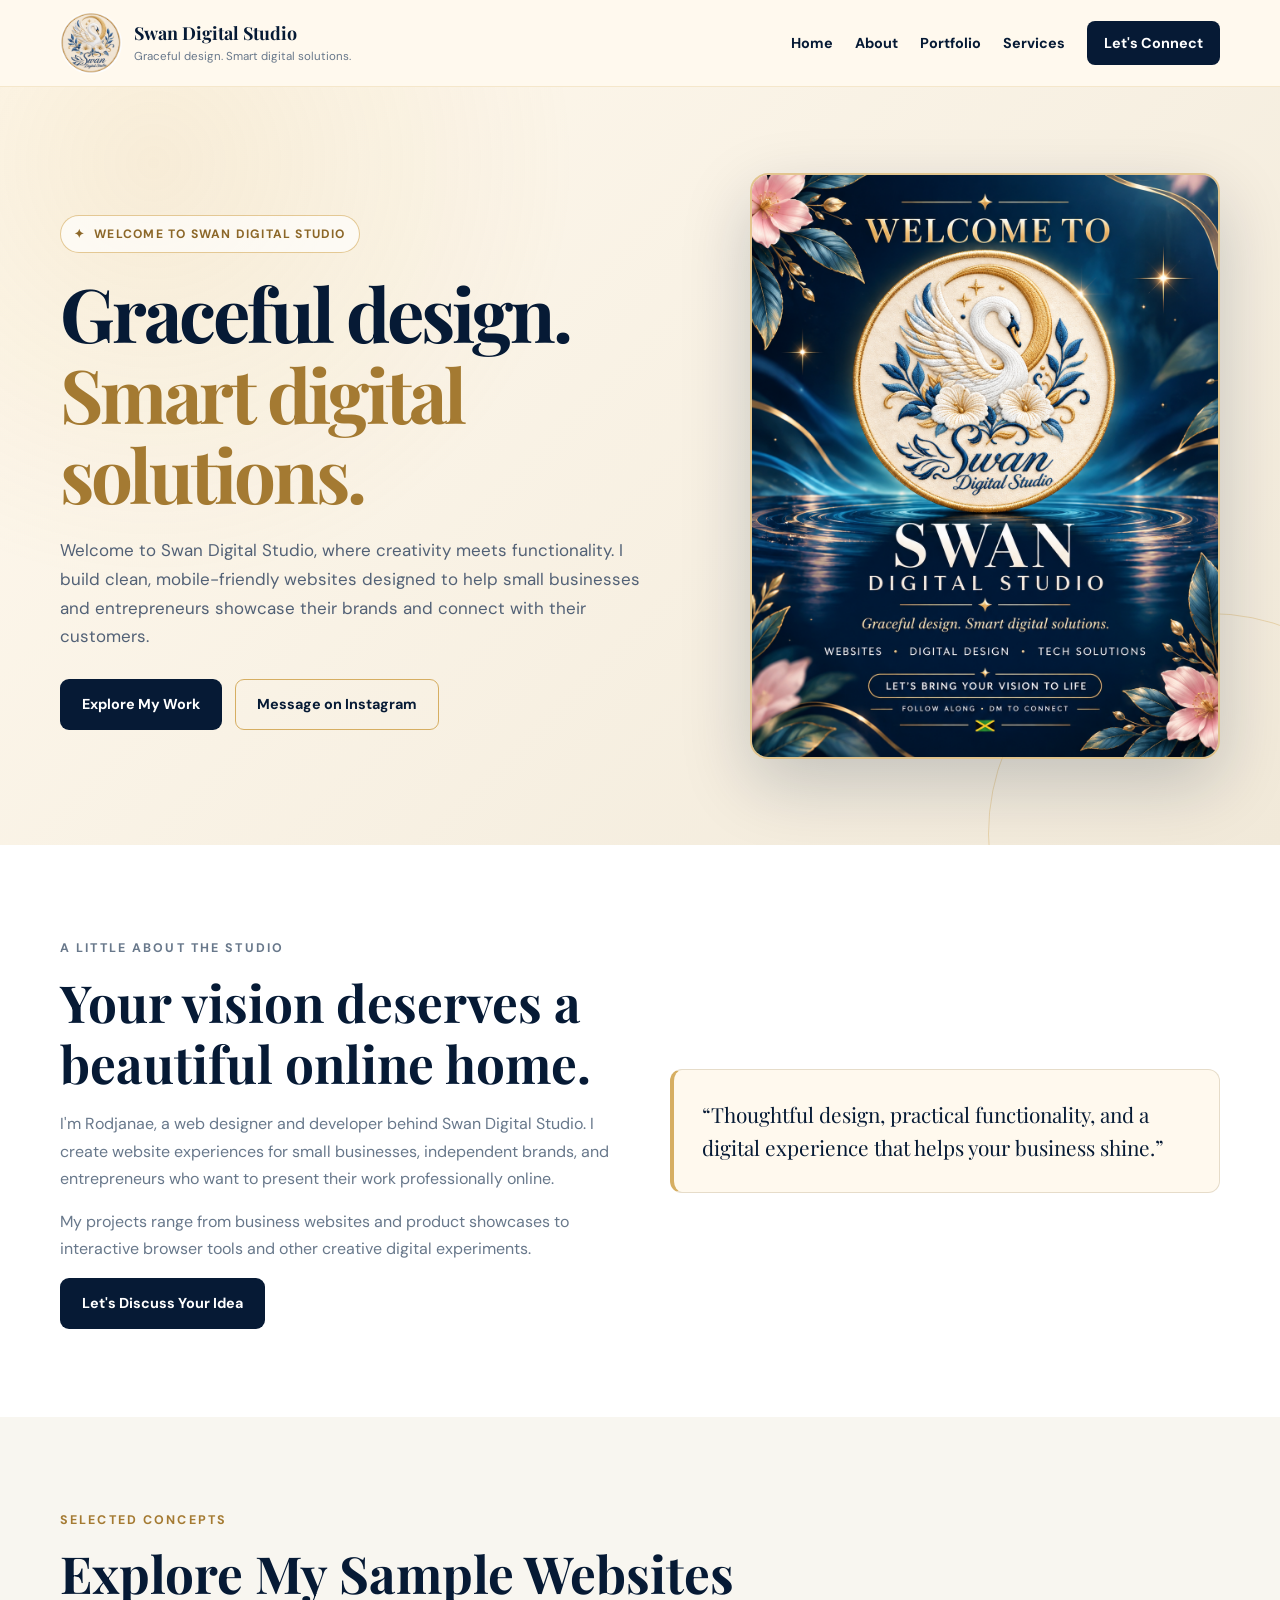
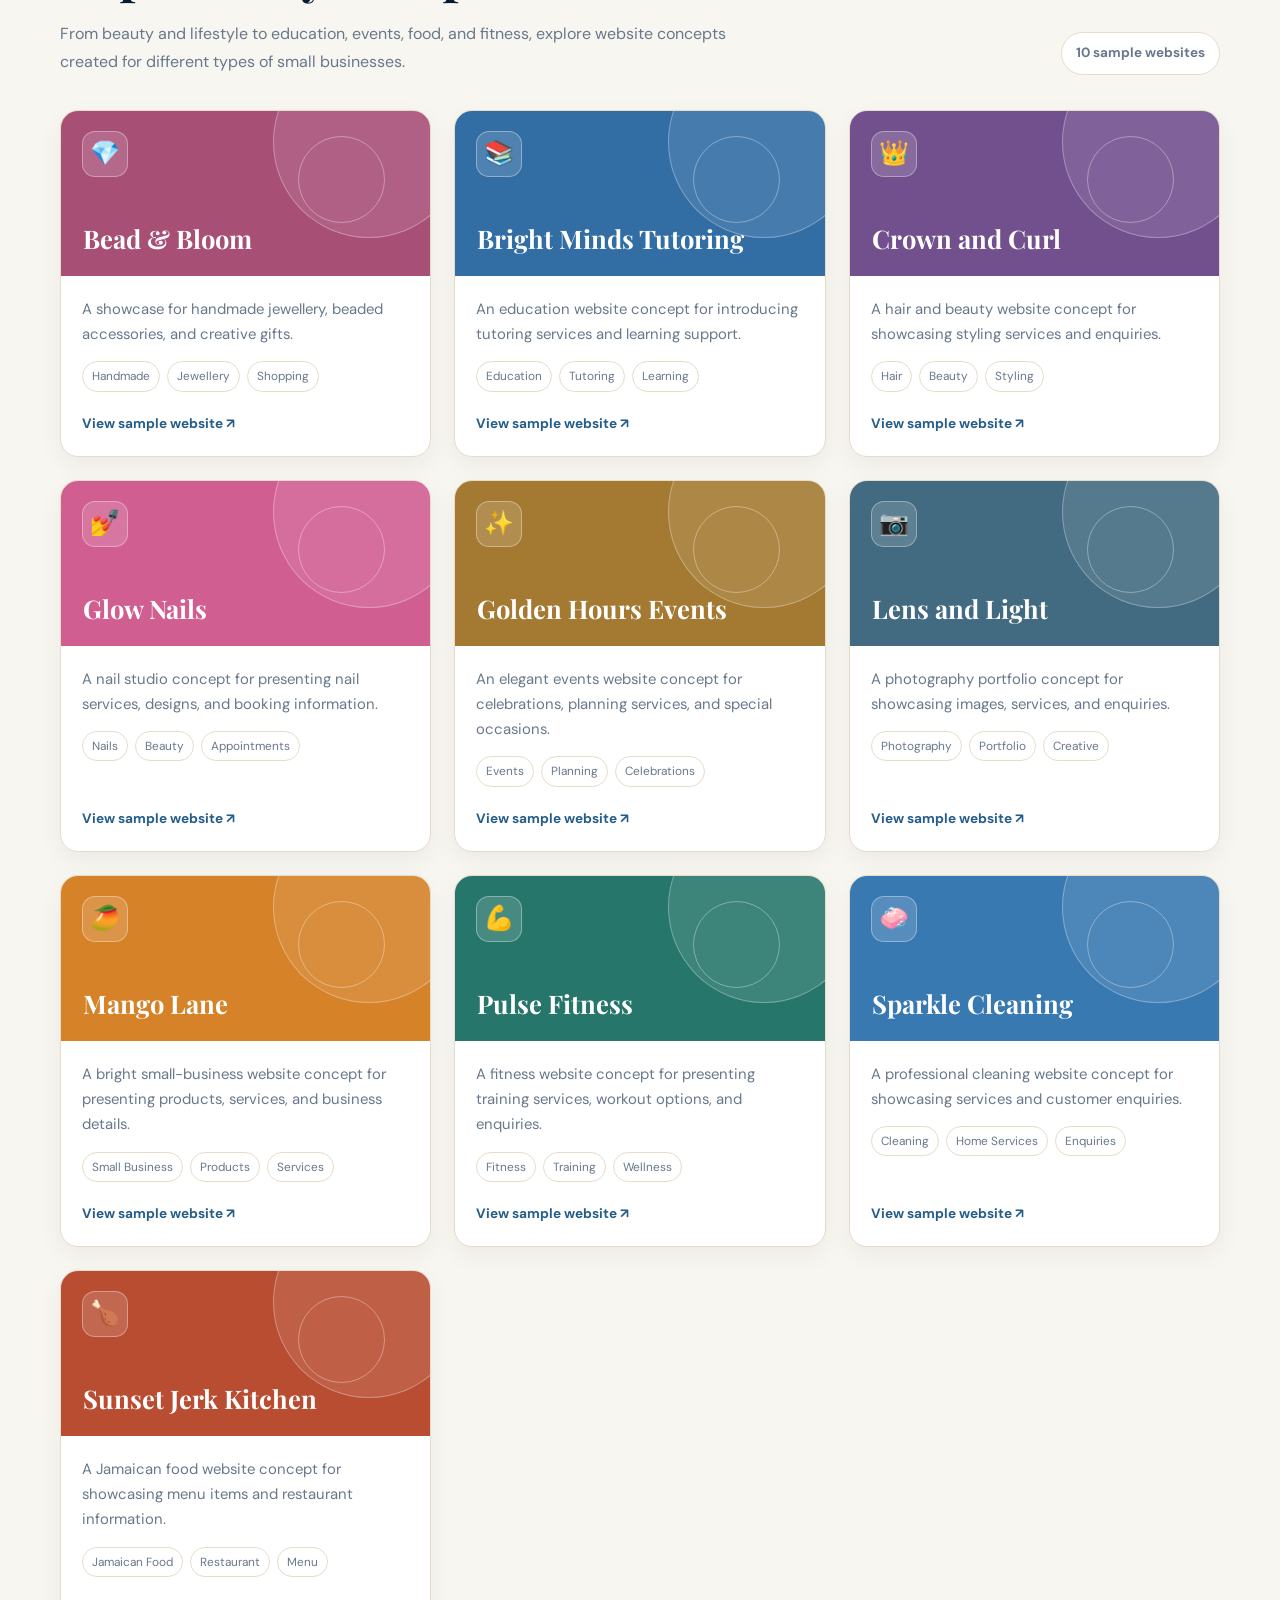
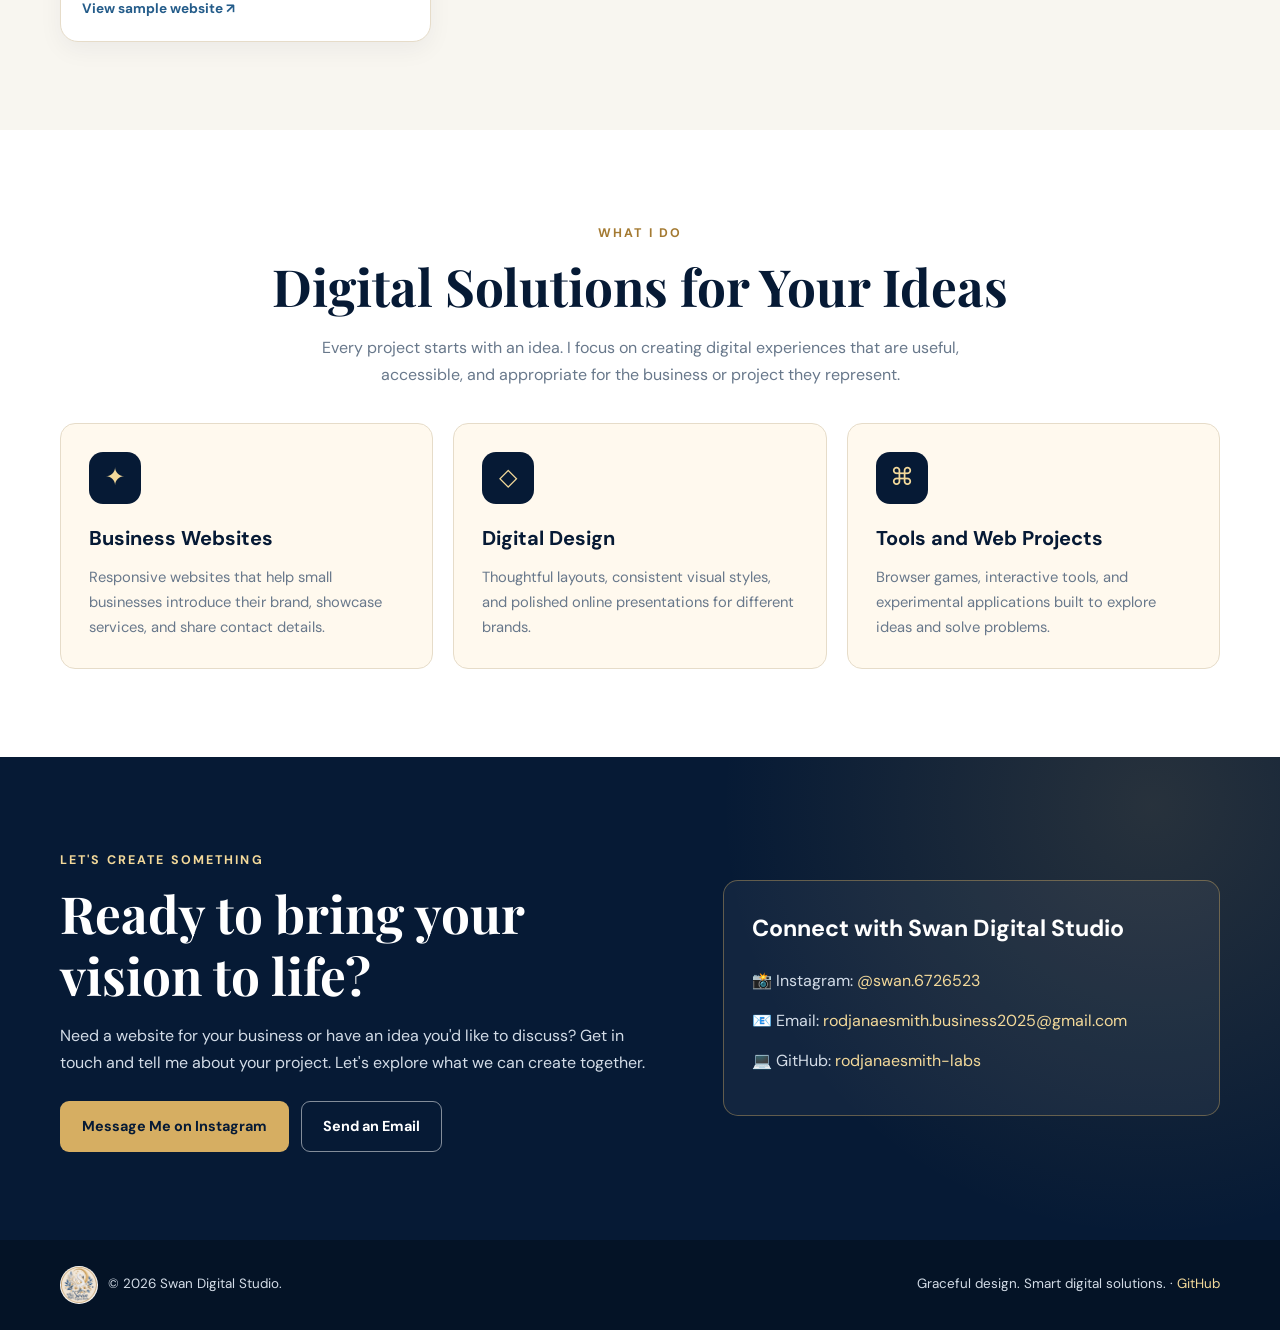
==== index.html @ 783bf6f8 "Add files via upload" ====
<!DOCTYPE html>
<html lang="en">
<head>
  <meta charset="UTF-8">
  <meta name="viewport" content="width=device-width, initial-scale=1">

  <title>Swan Digital Studio | Websites & Digital Solutions</title>

  <meta
    name="description"
    content="Welcome to Swan Digital Studio. Explore creative, mobile-friendly websites for small businesses, entrepreneurs, and growing brands."
  >

  <meta name="theme-color" content="#061A35">

  <link rel="icon" type="image/png" href="assets/Swan Digital Studio Logo.png">

  <link rel="preconnect" href="https://fonts.googleapis.com">
  <link rel="preconnect" href="https://fonts.gstatic.com" crossorigin>

  <link
    href="https://fonts.googleapis.com/css2?family=DM+Sans:wght@400;500;600;700&family=Playfair+Display:wght@500;600;700&display=swap"
    rel="stylesheet"
  >

  <style>
    /* =========================================
       1. BRAND COLORS AND GLOBAL SETTINGS
    ========================================= */

    :root {
      --navy: #061A35;
      --navy-light: #0D2B50;
      --blue: #174A78;
      --gold: #D6AE62;
      --gold-light: #F3D99A;
      --ivory: #FFF9EE;
      --white: #FFFFFF;
      --muted: #68788B;
      --border: #E6DCC9;
      --surface: #FFFFFF;
      --background: #F8F6F0;

      --shadow:
        0 16px 45px rgba(6, 26, 53, 0.10);

      --radius: 18px;
    }

    * {
      box-sizing: border-box;
    }

    html {
      scroll-behavior: smooth;
      scroll-padding-top: 90px;
    }

    body {
      margin: 0;
      background: var(--background);
      color: var(--navy);
      font-family: "DM Sans", sans-serif;
      line-height: 1.7;
    }

    body,
    button,
    a {
      -webkit-tap-highlight-color: transparent;
    }

    img {
      max-width: 100%;
    }

    a {
      color: inherit;
    }

    a:focus-visible,
    button:focus-visible {
      outline: 3px solid var(--gold);
      outline-offset: 4px;
    }

    button {
      font: inherit;
    }

    .container {
      width: min(1160px, calc(100% - 40px));
      margin-inline: auto;
    }

    .section {
      padding: 88px 0;
    }

    .section-label {
      display: inline-block;
      margin: 0 0 12px;
      color: #A47A32;
      font-size: 0.78rem;
      font-weight: 700;
      letter-spacing: 0.17em;
      text-transform: uppercase;
    }

    .section-title {
      margin: 0 0 16px;
      font-family: "Playfair Display", Georgia, serif;
      font-size: clamp(2rem, 4vw, 3.2rem);
      line-height: 1.2;
    }

    .section-description {
      max-width: 680px;
      margin: 0;
      color: var(--muted);
    }

    /* =========================================
       2. HEADER AND BRAND LOGO
    ========================================= */

    .site-header {
      position: sticky;
      top: 0;
      z-index: 100;
      border-bottom: 1px solid rgba(214, 174, 98, 0.25);
      background: rgba(255, 249, 238, 0.97);
      backdrop-filter: blur(12px);
    }

    .header-inner {
      display: flex;
      align-items: center;
      justify-content: space-between;
      gap: 24px;
      min-height: 86px;
    }

    .brand {
      display: flex;
      align-items: center;
      gap: 12px;
      min-width: 0;
      text-decoration: none;
    }

    .brand-logo {
      display: block;
      width: 62px;
      height: 62px;
      flex-shrink: 0;
      border-radius: 50%;
      object-fit: contain;
    }

    .brand-name {
      display: block;
      color: var(--navy);
      font-family: "Playfair Display", Georgia, serif;
      font-size: 1.12rem;
      font-weight: 700;
      line-height: 1.3;
    }

    .brand-tagline {
      display: block;
      margin-top: 4px;
      color: var(--muted);
      font-size: 0.72rem;
      line-height: 1.4;
    }

    .main-nav {
      display: flex;
      align-items: center;
      flex-wrap: wrap;
      gap: 22px;
    }

    .main-nav a {
      color: var(--navy);
      font-size: 0.9rem;
      font-weight: 700;
      text-decoration: none;
      transition: color 0.2s ease;
    }

    .main-nav a:hover {
      color: #A47A32;
    }

    .main-nav .nav-cta {
      padding: 10px 17px;
      border-radius: 8px;
      background: var(--navy);
      color: var(--white);
    }

    .main-nav .nav-cta:hover {
      background: var(--blue);
      color: var(--white);
    }

    /* =========================================
       3. HERO SECTION
    ========================================= */

    .hero {
      position: relative;
      overflow: hidden;
      padding: 86px 0;
      background:
        radial-gradient(
          circle at 12% 10%,
          rgba(214, 174, 98, 0.15),
          transparent 32%
        ),
        linear-gradient(
          135deg,
          var(--ivory),
          #F1E9D9
        );
    }

    .hero::after {
      position: absolute;
      right: -150px;
      bottom: -210px;
      width: 440px;
      height: 440px;
      border: 1px solid rgba(214, 174, 98, 0.4);
      border-radius: 50%;
      content: "";
      pointer-events: none;
    }

    .hero-grid {
      position: relative;
      z-index: 1;
      display: grid;
      grid-template-columns: minmax(0, 1fr) minmax(300px, 0.82fr);
      align-items: center;
      gap: 55px;
    }

    .hero-copy {
      min-width: 0;
    }

    .welcome-label {
      display: inline-flex;
      align-items: center;
      gap: 9px;
      margin-bottom: 20px;
      padding: 8px 13px;
      border: 1px solid rgba(214, 174, 98, 0.65);
      border-radius: 999px;
      background: rgba(255, 255, 255, 0.65);
      color: #8C6728;
      font-size: 0.76rem;
      font-weight: 700;
      letter-spacing: 0.1em;
      text-transform: uppercase;
    }

    .hero h1 {
      margin: 0 0 22px;
      font-family: "Playfair Display", Georgia, serif;
      font-size: clamp(2.8rem, 5.8vw, 5rem);
      font-weight: 700;
      line-height: 1.08;
      letter-spacing: -0.04em;
    }

    .hero h1 span {
      display: block;
      color: #A47A32;
    }

    .hero-description {
      max-width: 580px;
      margin: 0 0 28px;
      color: #526176;
      font-size: 1.06rem;
    }

    .hero-actions {
      display: flex;
      flex-wrap: wrap;
      gap: 13px;
    }

    .button {
      display: inline-flex;
      align-items: center;
      justify-content: center;
      min-height: 49px;
      padding: 12px 21px;
      border: 1px solid transparent;
      border-radius: 9px;
      font-size: 0.9rem;
      font-weight: 700;
      text-align: center;
      text-decoration: none;
      transition:
        transform 0.2s ease,
        background 0.2s ease,
        border-color 0.2s ease;
    }

    .button:hover {
      transform: translateY(-2px);
    }

    .button-primary {
      background: var(--navy);
      color: var(--white);
    }

    .button-primary:hover {
      background: var(--blue);
    }

    .button-secondary {
      border-color: var(--gold);
      background: transparent;
      color: var(--navy);
    }

    .button-secondary:hover {
      background: rgba(214, 174, 98, 0.12);
    }

    .hero-poster {
      width: 100%;
      max-width: 470px;
      justify-self: end;
    }

    .hero-poster img {
      display: block;
      width: 100%;
      height: auto;
      border: 2px solid rgba(214, 174, 98, 0.65);
      border-radius: 18px;
      box-shadow: 0 25px 70px rgba(6, 26, 53, 0.2);
    }

    /* =========================================
       4. STUDIO INTRODUCTION
    ========================================= */

    .intro-section {
      background: var(--surface);
    }

    .intro-grid {
      display: grid;
      grid-template-columns: 1fr 1fr;
      align-items: center;
      gap: 60px;
    }

    .intro-copy p {
      color: var(--muted);
    }

    .intro-highlight {
      padding: 28px;
      border: 1px solid var(--border);
      border-left: 4px solid var(--gold);
      border-radius: 12px;
      background: var(--ivory);
    }

    .intro-highlight p {
      margin: 0;
      color: var(--navy);
      font-family: "Playfair Display", Georgia, serif;
      font-size: 1.3rem;
      line-height: 1.6;
    }

    /* =========================================
       5. SAMPLE WEBSITE CARDS
    ========================================= */

    .samples-section {
      background: var(--background);
    }

    .samples-heading {
      display: flex;
      align-items: end;
      justify-content: space-between;
      flex-wrap: wrap;
      gap: 20px;
      margin-bottom: 35px;
    }

    .sample-count {
      padding: 9px 14px;
      border: 1px solid var(--border);
      border-radius: 999px;
      background: var(--surface);
      color: var(--muted);
      font-size: 0.84rem;
      font-weight: 700;
      white-space: nowrap;
    }

    .sample-grid {
      display: grid;
      grid-template-columns: repeat(3, minmax(0, 1fr));
      gap: 23px;
    }

    .sample-card {
      display: flex;
      min-width: 0;
      flex-direction: column;
      overflow: hidden;
      border: 1px solid var(--border);
      border-radius: var(--radius);
      background: var(--surface);
      box-shadow: 0 8px 25px rgba(6, 26, 53, 0.05);
      transition:
        transform 0.2s ease,
        box-shadow 0.2s ease;
    }

    .sample-card:hover {
      transform: translateY(-5px);
      box-shadow: var(--shadow);
    }

    .sample-art {
      position: relative;
      display: flex;
      min-height: 165px;
      align-items: flex-end;
      overflow: hidden;
      padding: 22px;
      background: var(--card-color);
      color: white;
      isolation: isolate;
    }

    .sample-art::before {
      position: absolute;
      z-index: -1;
      top: -65px;
      right: -35px;
      width: 190px;
      height: 190px;
      border: 1px solid rgba(255, 255, 255, 0.3);
      border-radius: 50%;
      background: rgba(255, 255, 255, 0.1);
      content: "";
    }

    .sample-art::after {
      position: absolute;
      z-index: -1;
      top: 25px;
      right: 45px;
      width: 85px;
      height: 85px;
      border: 1px solid rgba(255, 255, 255, 0.35);
      border-radius: 50%;
      content: "";
    }

    .sample-icon {
      position: absolute;
      top: 20px;
      left: 21px;
      display: grid;
      width: 46px;
      height: 46px;
      place-items: center;
      border: 1px solid rgba(255, 255, 255, 0.35);
      border-radius: 13px;
      background: rgba(255, 255, 255, 0.15);
      font-size: 1.5rem;
    }

    .sample-art h3 {
      margin: 0;
      font-family: "Playfair Display", Georgia, serif;
      font-size: 1.6rem;
      line-height: 1.2;
      overflow-wrap: anywhere;
    }

    .sample-body {
      display: flex;
      flex: 1;
      flex-direction: column;
      gap: 14px;
      padding: 21px;
    }

    .sample-description {
      margin: 0;
      color: var(--muted);
      font-size: 0.93rem;
    }

    .sample-tags {
      display: flex;
      flex-wrap: wrap;
      gap: 7px;
      padding: 0;
      margin: 0;
      list-style: none;
    }

    .sample-tags li {
      padding: 4px 9px;
      border: 1px solid var(--border);
      border-radius: 999px;
      color: var(--muted);
      font-size: 0.74rem;
    }

    .sample-links {
      display: flex;
      flex-wrap: wrap;
      gap: 15px;
      margin-top: auto;
      padding-top: 6px;
    }

    .sample-links a {
      font-size: 0.85rem;
      font-weight: 700;
      text-decoration: none;
    }

    .sample-links a:hover {
      text-decoration: underline;
    }

    .live-link {
      color: #245C8A;
    }

    /* =========================================
       6. SERVICES
    ========================================= */

    .services-section {
      background: var(--surface);
    }

    .services-heading {
      margin-bottom: 35px;
      text-align: center;
    }

    .services-heading .section-description {
      margin-inline: auto;
    }

    .services-grid {
      display: grid;
      grid-template-columns: repeat(3, minmax(0, 1fr));
      gap: 20px;
    }

    .service-card {
      padding: 28px;
      border: 1px solid var(--border);
      border-radius: 15px;
      background: var(--ivory);
    }

    .service-icon {
      display: grid;
      width: 52px;
      height: 52px;
      margin-bottom: 17px;
      place-items: center;
      border-radius: 14px;
      background: var(--navy);
      color: var(--gold-light);
      font-size: 1.5rem;
    }

    .service-card h3 {
      margin: 0 0 10px;
      font-size: 1.25rem;
    }

    .service-card p {
      margin: 0;
      color: var(--muted);
      font-size: 0.92rem;
    }

    /* =========================================
       7. CONTACT SECTION
    ========================================= */

    .contact-section {
      position: relative;
      overflow: hidden;
      background:
        radial-gradient(
          circle at 90% 10%,
          rgba(214, 174, 98, 0.16),
          transparent 35%
        ),
        var(--navy);
      color: var(--white);
    }

    .contact-grid {
      display: grid;
      grid-template-columns: minmax(0, 1.1fr) minmax(280px, 0.9fr);
      align-items: center;
      gap: 55px;
    }

    .contact-section .section-label {
      color: var(--gold-light);
    }

    .contact-section .section-title {
      color: var(--white);
    }

    .contact-description {
      max-width: 600px;
      color: #D3DCE7;
    }

    .contact-actions {
      display: flex;
      flex-wrap: wrap;
      gap: 12px;
      margin-top: 25px;
    }

    .contact-section .button-primary {
      background: var(--gold);
      color: var(--navy);
    }

    .contact-section .button-primary:hover {
      background: var(--gold-light);
    }

    .contact-section .button-secondary {
      border-color: rgba(255, 255, 255, 0.5);
      color: var(--white);
    }

    .contact-section .button-secondary:hover {
      background: rgba(255, 255, 255, 0.08);
    }

    .contact-details {
      padding: 28px;
      border: 1px solid rgba(214, 174, 98, 0.4);
      border-radius: 15px;
      background: rgba(255, 255, 255, 0.05);
    }

    .contact-details h3 {
      margin: 0 0 18px;
      font-size: 1.45rem;
    }

    .contact-details p {
      margin: 13px 0;
      overflow-wrap: anywhere;
      color: #D3DCE7;
    }

    .contact-details a {
      color: var(--gold-light);
      text-decoration: none;
    }

    .contact-details a:hover {
      text-decoration: underline;
    }

    /* =========================================
       8. FOOTER
    ========================================= */

    .site-footer {
      padding: 26px 0;
      background: #041326;
      color: #D3DCE7;
    }

    .footer-inner {
      display: flex;
      align-items: center;
      justify-content: space-between;
      flex-wrap: wrap;
      gap: 15px;
    }

    .footer-brand {
      display: flex;
      align-items: center;
      gap: 10px;
    }

    .footer-brand img {
      width: 38px;
      height: 38px;
      border-radius: 50%;
      object-fit: contain;
    }

    .site-footer p {
      margin: 0;
      font-size: 0.84rem;
    }

    .site-footer a {
      color: var(--gold-light);
      text-decoration: none;
    }

    .site-footer a:hover {
      text-decoration: underline;
    }

    /* =========================================
       9. RESPONSIVE DESIGN
    ========================================= */

    @media (max-width: 950px) {
      .hero-grid {
        gap: 32px;
      }

      .sample-grid {
        grid-template-columns: repeat(2, minmax(0, 1fr));
      }

      .intro-grid,
      .contact-grid {
        gap: 35px;
      }
    }

    @media (max-width: 720px) {
      .section {
        padding: 64px 0;
      }

      .header-inner {
        align-items: flex-start;
        flex-direction: column;
        justify-content: center;
        gap: 12px;
        padding-top: 12px;
        padding-bottom: 15px;
      }

      .brand-logo {
        width: 53px;
        height: 53px;
      }

      .main-nav {
        gap: 12px 18px;
      }

      .main-nav a {
        font-size: 0.83rem;
      }

      .hero {
        padding: 55px 0;
      }

      .hero-grid,
      .intro-grid,
      .contact-grid {
        grid-template-columns: 1fr;
      }

      .hero-poster {
        width: 100%;
        max-width: 440px;
        justify-self: center;
      }

      .intro-highlight {
        padding: 22px;
      }

      .services-grid {
        grid-template-columns: 1fr;
      }

      .contact-details {
        padding: 23px;
      }
    }

    @media (max-width: 520px) {
      .container {
        width: calc(100% - 30px);
      }

      .sample-grid {
        grid-template-columns: 1fr;
      }

      .hero h1 {
        font-size: clamp(2.5rem, 12vw, 3.7rem);
      }

      .hero-actions,
      .contact-actions {
        align-items: stretch;
        flex-direction: column;
      }

      .hero-actions .button,
      .contact-actions .button {
        width: 100%;
      }

      .samples-heading {
        align-items: flex-start;
        flex-direction: column;
      }

      .footer-inner {
        align-items: flex-start;
        flex-direction: column;
      }
    }

    @media (prefers-reduced-motion: reduce) {
      html {
        scroll-behavior: auto;
      }

      *,
      *::before,
      *::after {
        transition-duration: 0.01ms !important;
        animation-duration: 0.01ms !important;
      }
    }
  </style>
</head>

<body>

  <!-- =========================================
       HEADER
  ========================================= -->

  <header class="site-header">
    <div class="container header-inner">

      <a class="brand" href="#top" aria-label="Swan Digital Studio home">
        <img
          class="brand-logo"
          src="assets/Swan Digital Studio Logo.png"
          alt="Swan Digital Studio swan logo"
          width="62"
          height="62"
        >

        <span>
          <span class="brand-name">Swan Digital Studio</span>
          <span class="brand-tagline">
            Graceful design. Smart digital solutions.
          </span>
        </span>
      </a>

      <nav class="main-nav" aria-label="Main navigation">
        <a href="#top">Home</a>
        <a href="#about">About</a>
        <a href="#samples">Portfolio</a>
        <a href="#services">Services</a>
        <a class="nav-cta" href="#contact">Let's Connect</a>
      </nav>

    </div>
  </header>

  <main id="top">

    <!-- =========================================
         HERO / WELCOME
    ========================================= -->

    <section class="hero">
      <div class="container hero-grid">

        <div class="hero-copy">
          <p class="welcome-label">
            <span aria-hidden="true">✦</span>
            Welcome to Swan Digital Studio
          </p>

          <h1>
            Graceful design.
            <span>Smart digital solutions.</span>
          </h1>

          <p class="hero-description">
            Welcome to Swan Digital Studio, where creativity meets
            functionality. I build clean, mobile-friendly websites
            designed to help small businesses and entrepreneurs
            showcase their brands and connect with their customers.
          </p>

          <div class="hero-actions">
            <a class="button button-primary" href="#samples">
              Explore My Work
            </a>

            <a
              class="button button-secondary"
              href="https://www.instagram.com/swan.6726523/"
              target="_blank"
              rel="noopener noreferrer"
            >
              Message on Instagram
            </a>
          </div>
        </div>

        <div class="hero-poster">
          <img
            src="assets/Swan Digital Studio Welcome Poster.png"
            alt="Swan Digital Studio welcome poster featuring the swan emblem, navy blue and gold colors, and the studio tagline"
            width="1100"
            height="1600"
            fetchpriority="high"
          >
        </div>

      </div>
    </section>

    <!-- =========================================
         ABOUT THE STUDIO
    ========================================= -->

    <section class="section intro-section" id="about">
      <div class="container intro-grid">

        <div class="intro-copy">
          <p class="section-label">A little about the studio</p>

          <h2 class="section-title">
            Your vision deserves a beautiful online home.
          </h2>

          <p>
            I'm Rodjanae, a web designer and developer behind
            Swan Digital Studio. I create website experiences for
            small businesses, independent brands, and entrepreneurs
            who want to present their work professionally online.
          </p>

          <p>
            My projects range from business websites and product
            showcases to interactive browser tools and other
            creative digital experiments.
          </p>

          <a class="button button-primary" href="#contact">
            Let's Discuss Your Idea
          </a>
        </div>

        <div class="intro-highlight">
          <p>
            “Thoughtful design, practical functionality, and a digital
            experience that helps your business shine.”
          </p>
        </div>

      </div>
    </section>

    <!-- =========================================
         PORTFOLIO / TEN SAMPLE WEBSITES
    ========================================= -->

    <section class="section samples-section" id="samples">
      <div class="container">

        <div class="samples-heading">
          <div>
            <p class="section-label">Selected concepts</p>

            <h2 class="section-title">Explore My Sample Websites</h2>

            <p class="section-description">
              From beauty and lifestyle to education, events, food,
              and fitness, explore website concepts created for
              different types of small businesses.
            </p>
          </div>

          <span class="sample-count" id="sample-count">
            10 sample websites
          </span>
        </div>

        <div class="sample-grid" id="sample-grid"></div>

        <noscript>
          <p>
            Please enable JavaScript to view the sample website cards.
          </p>
        </noscript>

      </div>
    </section>

    <!-- =========================================
         SERVICES / WHAT I BUILD
    ========================================= -->

    <section class="section services-section" id="services">
      <div class="container">

        <div class="services-heading">
          <p class="section-label">What I do</p>

          <h2 class="section-title">Digital Solutions for Your Ideas</h2>

          <p class="section-description">
            Every project starts with an idea. I focus on creating
            digital experiences that are useful, accessible, and
            appropriate for the business or project they represent.
          </p>
        </div>

        <div class="services-grid">

          <article class="service-card">
            <div class="service-icon" aria-hidden="true">✦</div>

            <h3>Business Websites</h3>

            <p>
              Responsive websites that help small businesses introduce
              their brand, showcase services, and share contact details.
            </p>
          </article>

          <article class="service-card">
            <div class="service-icon" aria-hidden="true">◇</div>

            <h3>Digital Design</h3>

            <p>
              Thoughtful layouts, consistent visual styles, and
              polished online presentations for different brands.
            </p>
          </article>

          <article class="service-card">
            <div class="service-icon" aria-hidden="true">⌘</div>

            <h3>Tools and Web Projects</h3>

            <p>
              Browser games, interactive tools, and experimental
              applications built to explore ideas and solve problems.
            </p>
          </article>

        </div>
      </div>
    </section>

    <!-- =========================================
         CONTACT
    ========================================= -->

    <section class="section contact-section" id="contact">
      <div class="container contact-grid">

        <div>
          <p class="section-label">Let's create something</p>

          <h2 class="section-title">
            Ready to bring your vision to life?
          </h2>

          <p class="contact-description">
            Need a website for your business or have an idea you'd
            like to discuss? Get in touch and tell me about your
            project. Let's explore what we can create together.
          </p>

          <div class="contact-actions">

            <a
              class="button button-primary"
              href="https://www.instagram.com/swan.6726523/"
              target="_blank"
              rel="noopener noreferrer"
            >
              Message Me on Instagram
            </a>

            <a
              class="button button-secondary"
              href="mailto:rodjanaesmith.business2025@gmail.com"
            >
              Send an Email
            </a>

          </div>
        </div>

        <div class="contact-details">
          <h3>Connect with Swan Digital Studio</h3>

          <p>
            📸 Instagram:
            <a
              href="https://www.instagram.com/swan.6726523/"
              target="_blank"
              rel="noopener noreferrer"
            >
              @swan.6726523
            </a>
          </p>

          <p>
            📧 Email:
            <a href="mailto:rodjanaesmith.business2025@gmail.com">
              rodjanaesmith.business2025@gmail.com
            </a>
          </p>

          <p>
            💻 GitHub:
            <a
              href="https://github.com/rodjanaesmith-labs/swan-digital-studio.git"
              target="_blank"
              rel="noopener noreferrer"
            >
              rodjanaesmith-labs
            </a>
          </p>
        </div>

      </div>
    </section>

  </main>

  <!-- =========================================
       FOOTER
  ========================================= -->

  <footer class="site-footer">
    <div class="container footer-inner">

      <div class="footer-brand">
        <img
          src="assets/Swan Digital Studio Logo.png"
          alt=""
          width="38"
          height="38"
        >

        <p>
          © <span id="year"></span> Swan Digital Studio.
        </p>
      </div>

      <p>
        Graceful design. Smart digital solutions. ·
        <a
          href="https://github.com/rodjanaesmith-labs/swan-digital-studio.git"
          target="_blank"
          rel="noopener noreferrer"
        >
          GitHub
        </a>
      </p>

    </div>
  </footer>

  <!-- =========================================
       JAVASCRIPT
  ========================================= -->

  <script>
    /*
      SWAN DIGITAL STUDIO PORTFOLIO

      To add or edit a sample:
      1. Find the SAMPLES list below.
      2. Change its title, description, color, icon, tags, or folder.
      3. Make sure the folder name matches the actual repository folder.

      These folder names are configuration examples. Update them
      if your existing folders use different names.
    */

    const SAMPLES = [
      {
        title: "Bead & Bloom",
        description:
          "A showcase for handmade jewellery, beaded accessories, and creative gifts.",
        color: "#A84F76",
        icon: "💎",
        tags: ["Handmade", "Jewellery", "Shopping"],
        folder: "beads-shop"
      },
      {
        title: "Bright Minds Tutoring",
        description:
          "An education website concept for introducing tutoring services and learning support.",
        color: "#326DA4",
        icon: "📚",
        tags: ["Education", "Tutoring", "Learning"],
        folder: "bright-minds-tutoring"
      },
      {
        title: "Crown and Curl",
        description:
          "A hair and beauty website concept for showcasing styling services and enquiries.",
        color: "#72508E",
        icon: "👑",
        tags: ["Hair", "Beauty", "Styling"],
        folder: "crown-and-curl"
      },
      {
        title: "Glow Nails",
        description:
          "A nail studio concept for presenting nail services, designs, and booking information.",
        color: "#D15E91",
        icon: "💅",
        tags: ["Nails", "Beauty", "Appointments"],
        folder: "glow-nails"
      },
      {
        title: "Golden Hours Events",
        description:
          "An elegant events website concept for celebrations, planning services, and special occasions.",
        color: "#A47A32",
        icon: "✨",
        tags: ["Events", "Planning", "Celebrations"],
        folder: "golden-hours-events"
      },
      {
        title: "Lens and Light",
        description:
          "A photography portfolio concept for showcasing images, services, and enquiries.",
        color: "#426A80",
        icon: "📷",
        tags: ["Photography", "Portfolio", "Creative"],
        folder: "lens-and-light"
      },
      {
        title: "Mango Lane",
        description:
          "A bright small-business website concept for presenting products, services, and business details.",
        color: "#D58228",
        icon: "🥭",
        tags: ["Small Business", "Products", "Services"],
        folder: "mango-lane"
      },
      {
        title: "Pulse Fitness",
        description:
          "A fitness website concept for presenting training services, workout options, and enquiries.",
        color: "#27766B",
        icon: "💪",
        tags: ["Fitness", "Training", "Wellness"],
        folder: "pulse-fitness"
      },
      {
        title: "Sparkle Cleaning",
        description:
          "A professional cleaning website concept for showcasing services and customer enquiries.",
        color: "#3979B2",
        icon: "🧼",
        tags: ["Cleaning", "Home Services", "Enquiries"],
        folder: "sparkle-cleaning"
      },
      {
        title: "Sunset Jerk Kitchen",
        description:
          "A Jamaican food website concept for showcasing menu items and restaurant information.",
        color: "#B84D32",
        icon: "🍗",
        tags: ["Jamaican Food", "Restaurant", "Menu"],
        folder: "sunset-jerk-kitchen"
      }
    ];

    /*
      Published GitHub Pages website.
      Update this URL if the main website address changes.
    */

    const LIVE_SITE_BASE_URL =
      "https://rodjanaesmith-labs.github.io/swan-digital-studio";

    /*
      Build the cards safely using DOM elements.
      Text is added with textContent instead of being inserted as HTML.
    */

    const sampleGrid = document.getElementById("sample-grid");
    const sampleCount = document.getElementById("sample-count");

    function createSampleCard(site) {
      const card = document.createElement("article");
      card.className = "sample-card";

      const artwork = document.createElement("div");
      artwork.className = "sample-art";
      artwork.style.setProperty("--card-color", site.color);

      const icon = document.createElement("span");
      icon.className = "sample-icon";
      icon.setAttribute("aria-hidden", "true");
      icon.textContent = site.icon;

      const title = document.createElement("h3");
      title.textContent = site.title;

      artwork.append(icon, title);

      const body = document.createElement("div");
      body.className = "sample-body";

      const description = document.createElement("p");
      description.className = "sample-description";
      description.textContent = site.description;

      const tags = document.createElement("ul");
      tags.className = "sample-tags";
      tags.setAttribute("aria-label", "Website categories");

      site.tags.forEach(function (tagText) {
        const tag = document.createElement("li");
        tag.textContent = tagText;
        tags.appendChild(tag);
      });

      const links = document.createElement("div");
      links.className = "sample-links";

      const liveLink = document.createElement("a");
      liveLink.className = "live-link";
      liveLink.textContent = "View sample website ↗";

      // Link directly to this sample's published index.html file.
      liveLink.href =
        LIVE_SITE_BASE_URL +
        "/samples/" +
        site.folder +
        "/index.html";

      liveLink.target = "_blank";
      liveLink.rel = "noopener noreferrer";

      // Only show the sample website link.
      links.appendChild(liveLink);
      body.append(description, tags, links);
      card.append(artwork, body);

      return card;
    }

    function renderSamples() {
      const fragment = document.createDocumentFragment();

      SAMPLES.forEach(function (site) {
        fragment.appendChild(createSampleCard(site));
      });

      sampleGrid.replaceChildren(fragment);

      sampleCount.textContent =
        SAMPLES.length + " sample websites";
    }

    /*
      Automatically update the copyright year.
    */

    document.getElementById("year").textContent =
      new Date().getFullYear();

    /*
      Render the portfolio.
    */

    renderSamples();
  </script>

</body>
</html>
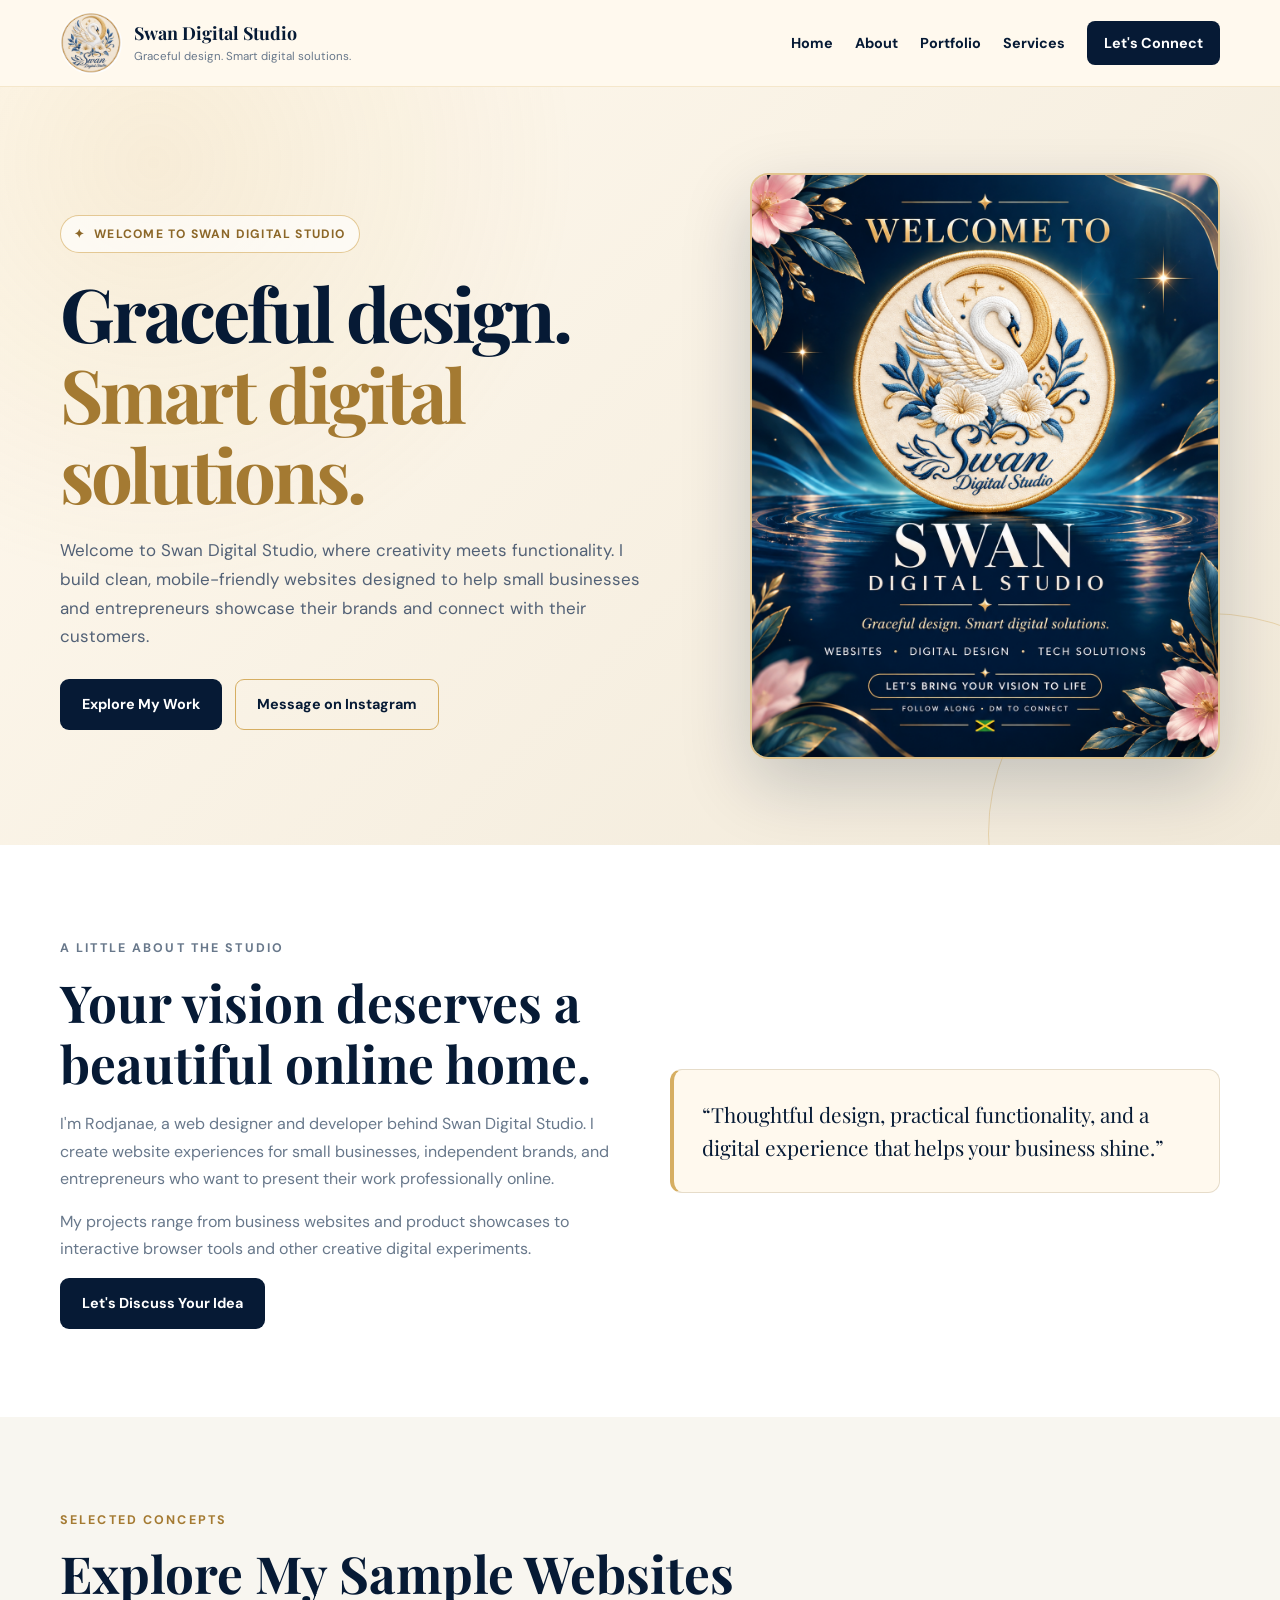
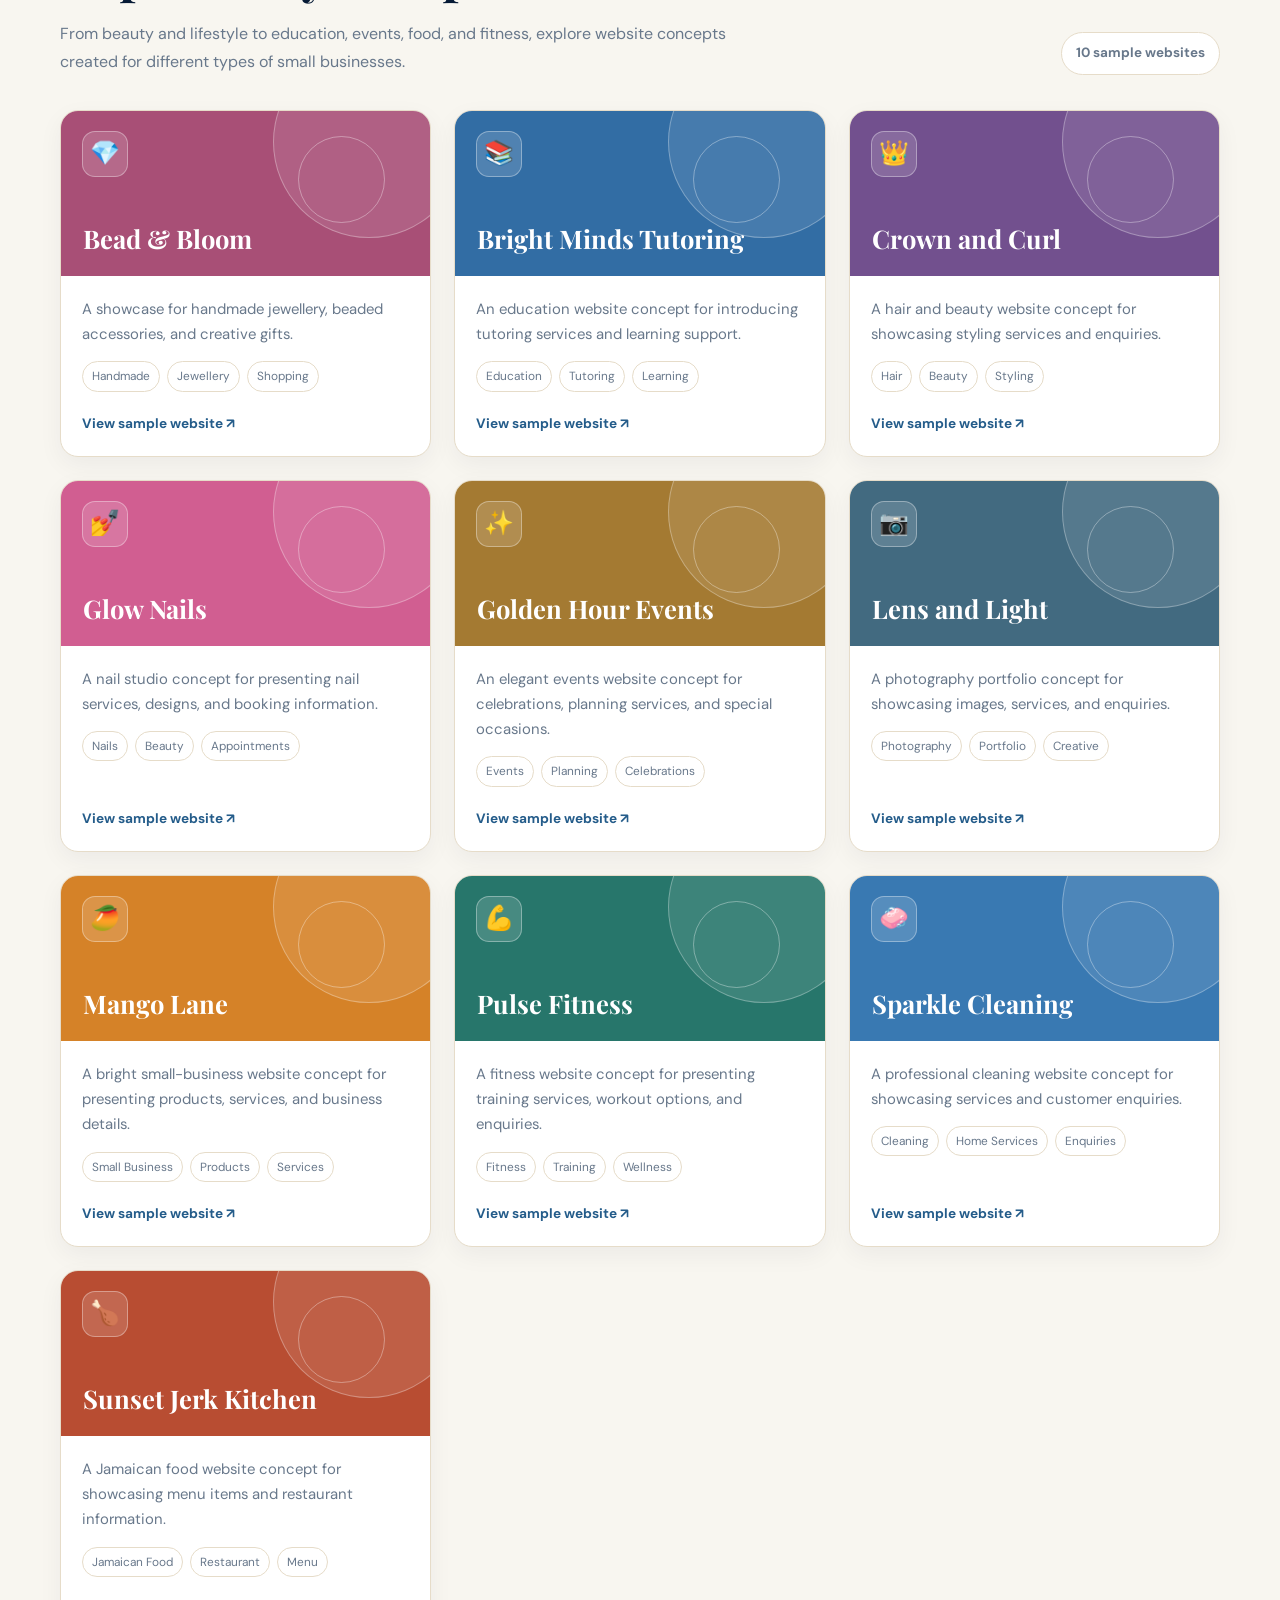
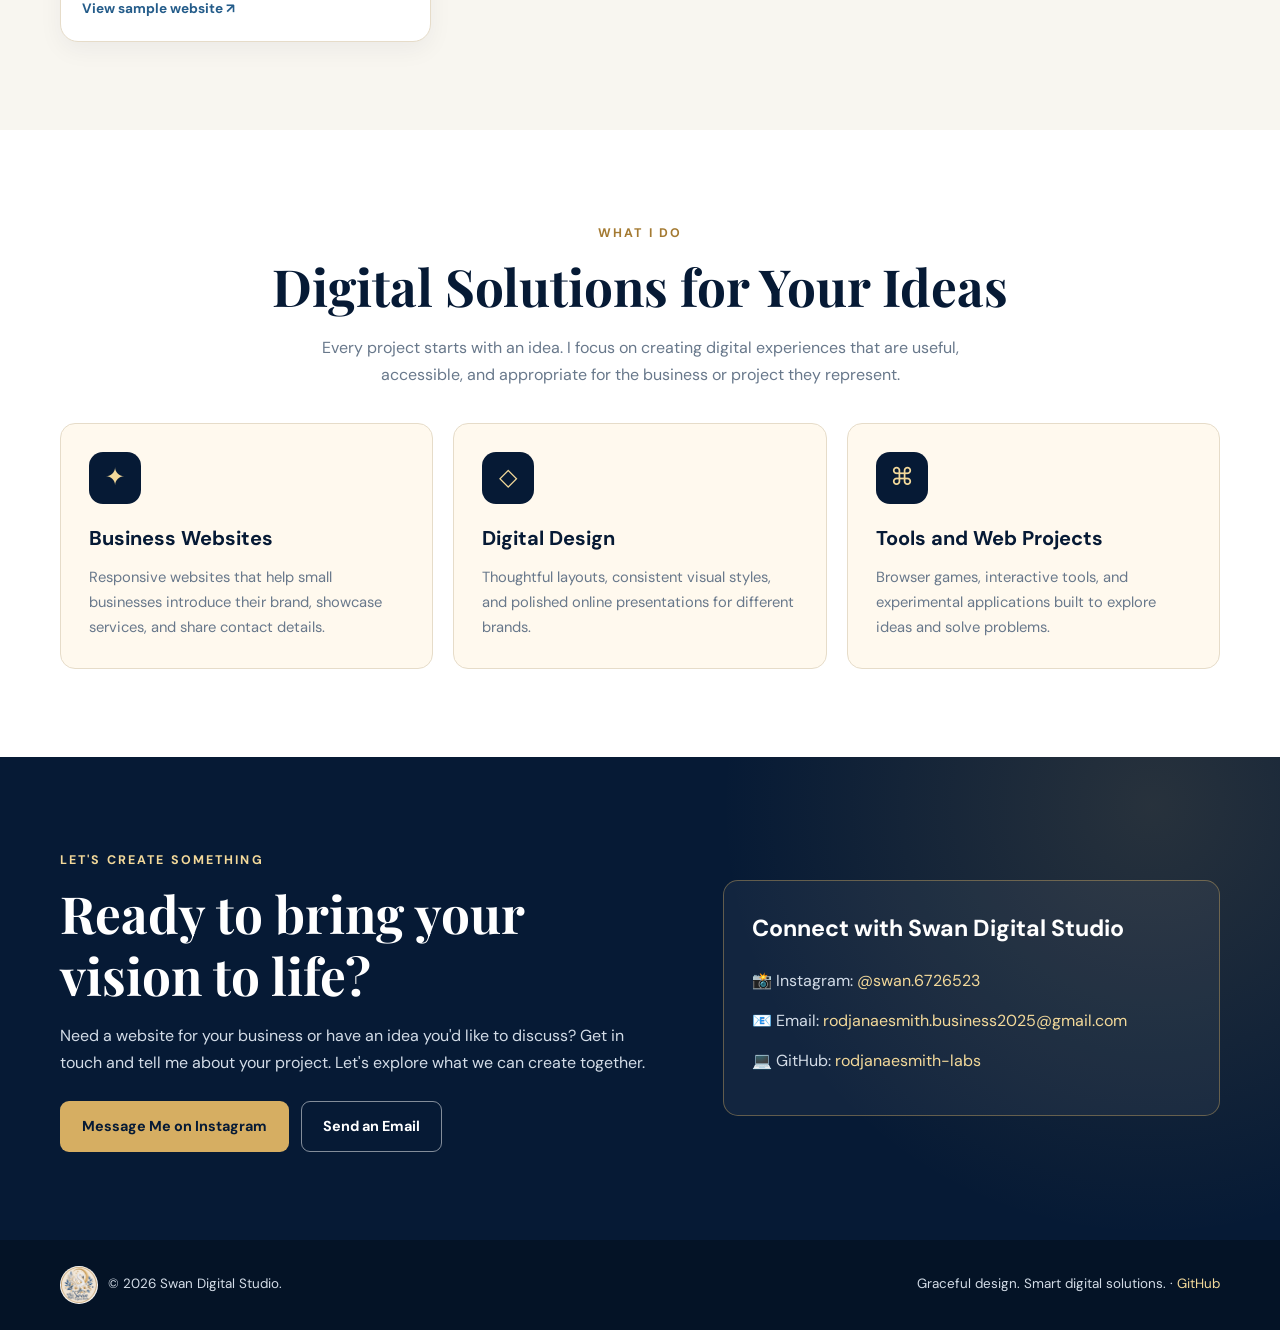
==== commit 7c5be043: "Add files via upload" ====
--- a/index.html
+++ b/index.html
@@ -1230,7 +1230,7 @@
         color: "#A84F76",
         icon: "💎",
         tags: ["Handmade", "Jewellery", "Shopping"],
-        folder: "beads-shop"
+        folder: "bead-and-bloom"
       },
       {
         title: "Bright Minds Tutoring",
@@ -1260,13 +1260,13 @@
         folder: "glow-nails"
       },
       {
-        title: "Golden Hours Events",
+        title: "Golden Hour Events",
         description:
           "An elegant events website concept for celebrations, planning services, and special occasions.",
         color: "#A47A32",
         icon: "✨",
         tags: ["Events", "Planning", "Celebrations"],
-        folder: "golden-hours-events"
+        folder: "golden-hour-events"
       },
       {
         title: "Lens and Light",
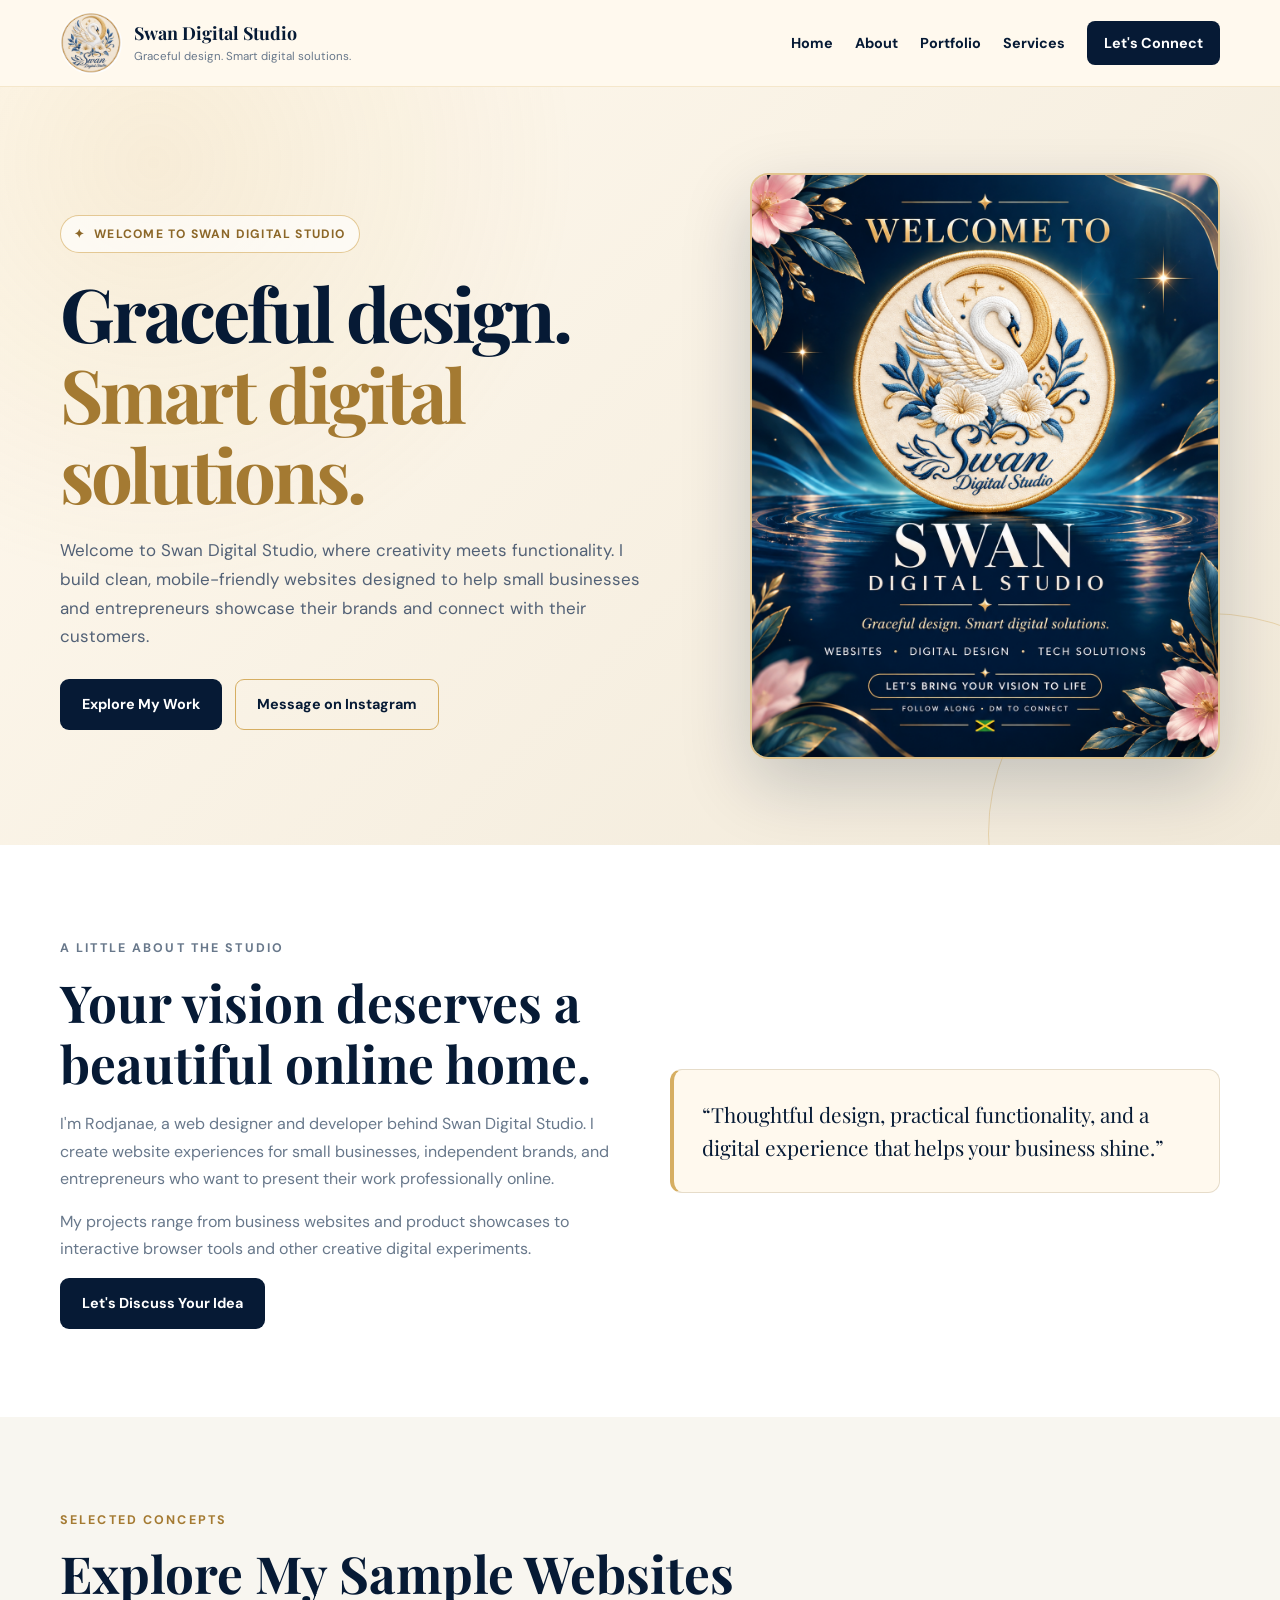
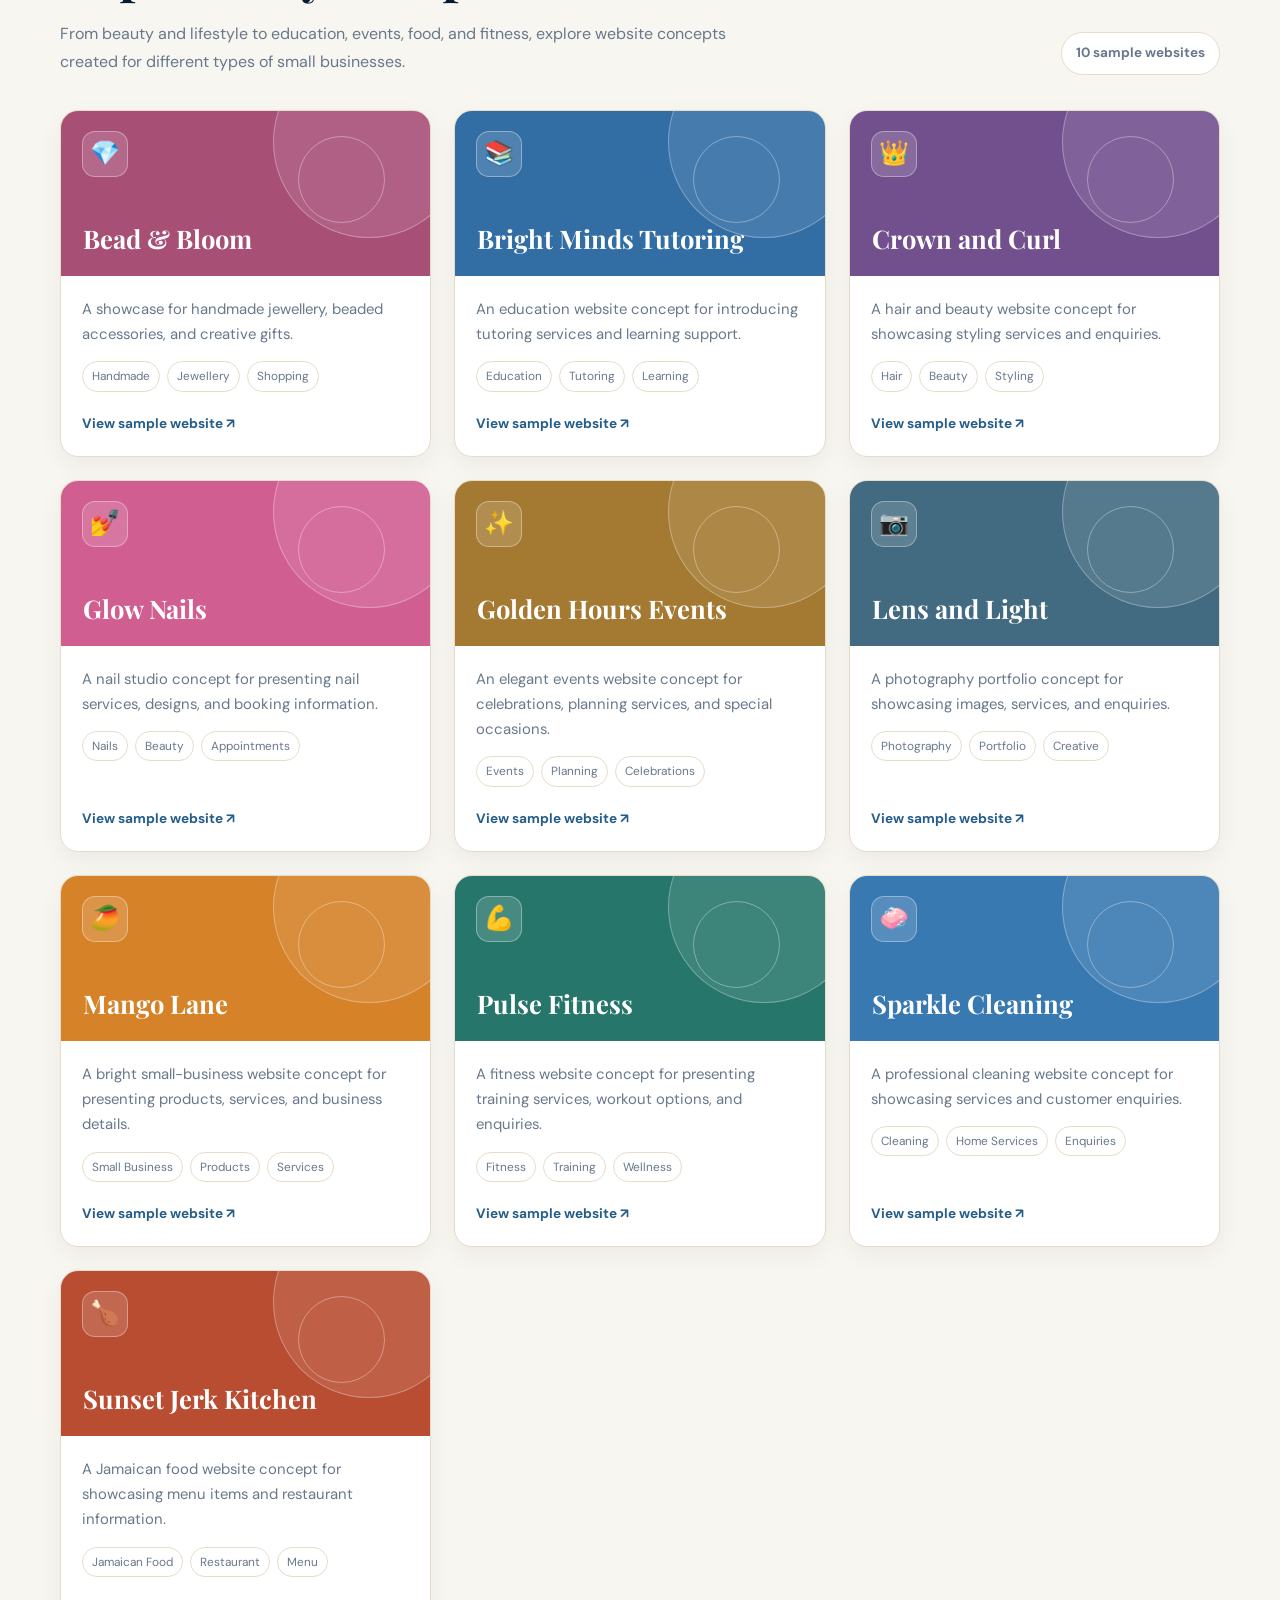
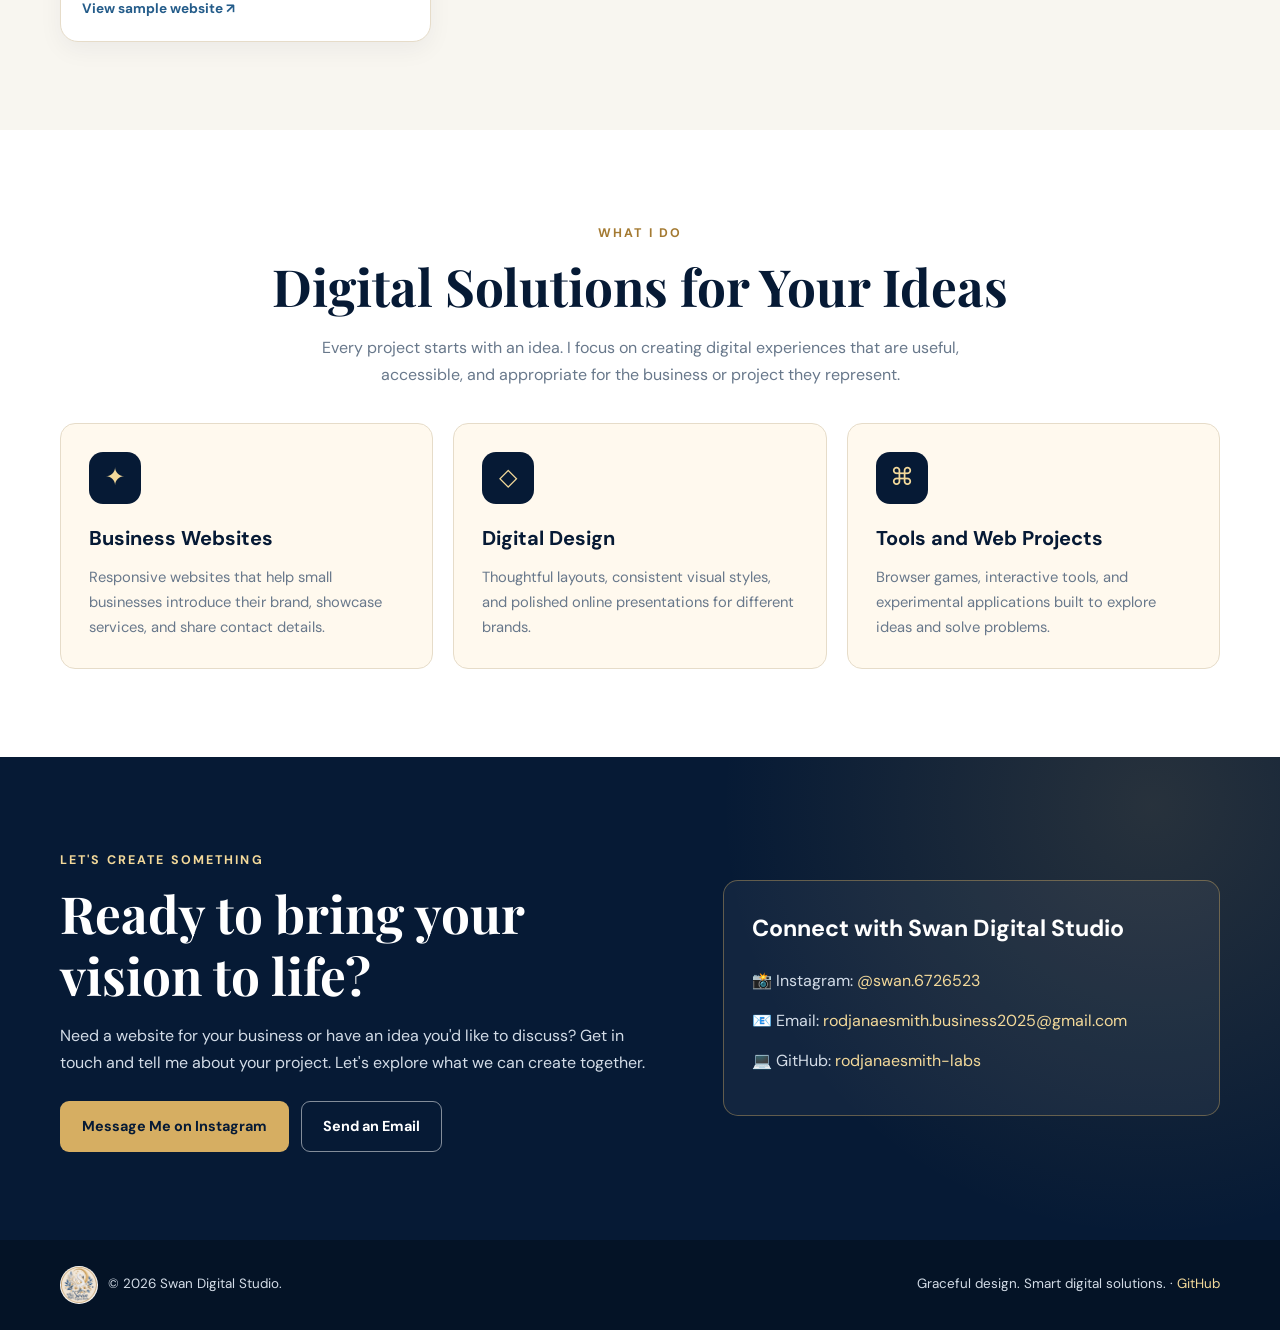
==== commit b5b1cc44: "Add files via upload" ====
--- a/index.html
+++ b/index.html
@@ -24,9 +24,6 @@
   >
 
   <style>
-    /* =========================================
-       1. BRAND COLORS AND GLOBAL SETTINGS
-    ========================================= */
 
     :root {
       --navy: #061A35;
@@ -120,10 +117,6 @@
       color: var(--muted);
     }
 
-    /* =========================================
-       2. HEADER AND BRAND LOGO
-    ========================================= */
-
     .site-header {
       position: sticky;
       top: 0;
@@ -205,10 +198,6 @@
       background: var(--blue);
       color: var(--white);
     }
-
-    /* =========================================
-       3. HERO SECTION
-    ========================================= */
 
     .hero {
       position: relative;
@@ -351,10 +340,6 @@
       box-shadow: 0 25px 70px rgba(6, 26, 53, 0.2);
     }
 
-    /* =========================================
-       4. STUDIO INTRODUCTION
-    ========================================= */
-
     .intro-section {
       background: var(--surface);
     }
@@ -385,10 +370,6 @@
       font-size: 1.3rem;
       line-height: 1.6;
     }
-
-    /* =========================================
-       5. SAMPLE WEBSITE CARDS
-    ========================================= */
 
     .samples-section {
       background: var(--background);
@@ -550,12 +531,7 @@
     .live-link {
       color: #245C8A;
     }
-
-    /* =========================================
-       6. SERVICES
-    ========================================= */
-
-    .services-section {
+.services-section {
       background: var(--surface);
     }
 
@@ -603,10 +579,6 @@
       color: var(--muted);
       font-size: 0.92rem;
     }
-
-    /* =========================================
-       7. CONTACT SECTION
-    ========================================= */
 
     .contact-section {
       position: relative;
@@ -693,10 +665,6 @@
       text-decoration: underline;
     }
 
-    /* =========================================
-       8. FOOTER
-    ========================================= */
-
     .site-footer {
       padding: 26px 0;
       background: #041326;
@@ -737,10 +705,6 @@
     .site-footer a:hover {
       text-decoration: underline;
     }
-
-    /* =========================================
-       9. RESPONSIVE DESIGN
-    ========================================= */
 
     @media (max-width: 950px) {
       .hero-grid {
@@ -865,11 +829,7 @@
 
 <body>
 
-  <!-- =========================================
-       HEADER
-  ========================================= -->
-
-  <header class="site-header">
+<header class="site-header">
     <div class="container header-inner">
 
       <a class="brand" href="#top" aria-label="Swan Digital Studio home">
@@ -902,11 +862,7 @@
 
   <main id="top">
 
-    <!-- =========================================
-         HERO / WELCOME
-    ========================================= -->
-
-    <section class="hero">
+<section class="hero">
       <div class="container hero-grid">
 
         <div class="hero-copy">
@@ -956,11 +912,7 @@
       </div>
     </section>
 
-    <!-- =========================================
-         ABOUT THE STUDIO
-    ========================================= -->
-
-    <section class="section intro-section" id="about">
+<section class="section intro-section" id="about">
       <div class="container intro-grid">
 
         <div class="intro-copy">
@@ -998,11 +950,7 @@
       </div>
     </section>
 
-    <!-- =========================================
-         PORTFOLIO / TEN SAMPLE WEBSITES
-    ========================================= -->
-
-    <section class="section samples-section" id="samples">
+<section class="section samples-section" id="samples">
       <div class="container">
 
         <div class="samples-heading">
@@ -1034,11 +982,7 @@
       </div>
     </section>
 
-    <!-- =========================================
-         SERVICES / WHAT I BUILD
-    ========================================= -->
-
-    <section class="section services-section" id="services">
+<section class="section services-section" id="services">
       <div class="container">
 
         <div class="services-heading">
@@ -1092,11 +1036,7 @@
       </div>
     </section>
 
-    <!-- =========================================
-         CONTACT
-    ========================================= -->
-
-    <section class="section contact-section" id="contact">
+<section class="section contact-section" id="contact">
       <div class="container contact-grid">
 
         <div>
@@ -1171,11 +1111,7 @@
 
   </main>
 
-  <!-- =========================================
-       FOOTER
-  ========================================= -->
-
-  <footer class="site-footer">
+<footer class="site-footer">
     <div class="container footer-inner">
 
       <div class="footer-brand">
@@ -1205,22 +1141,7 @@
     </div>
   </footer>
 
-  <!-- =========================================
-       JAVASCRIPT
-  ========================================= -->
-
-  <script>
-    /*
-      SWAN DIGITAL STUDIO PORTFOLIO
-
-      To add or edit a sample:
-      1. Find the SAMPLES list below.
-      2. Change its title, description, color, icon, tags, or folder.
-      3. Make sure the folder name matches the actual repository folder.
-
-      These folder names are configuration examples. Update them
-      if your existing folders use different names.
-    */
+<script>
 
     const SAMPLES = [
       {
@@ -1260,7 +1181,7 @@
         folder: "glow-nails"
       },
       {
-        title: "Golden Hour Events",
+        title: "Golden Hours Events",
         description:
           "An elegant events website concept for celebrations, planning services, and special occasions.",
         color: "#A47A32",
@@ -1315,18 +1236,8 @@
       }
     ];
 
-    /*
-      Published GitHub Pages website.
-      Update this URL if the main website address changes.
-    */
-
     const LIVE_SITE_BASE_URL =
       "https://rodjanaesmith-labs.github.io/swan-digital-studio";
-
-    /*
-      Build the cards safely using DOM elements.
-      Text is added with textContent instead of being inserted as HTML.
-    */
 
     const sampleGrid = document.getElementById("sample-grid");
     const sampleCount = document.getElementById("sample-count");
@@ -1373,17 +1284,12 @@
       liveLink.className = "live-link";
       liveLink.textContent = "View sample website ↗";
 
-      // Link directly to this sample's published index.html file.
       liveLink.href =
-        LIVE_SITE_BASE_URL +
-        "/samples/" +
-        site.folder +
-        "/index.html";
+        LIVE_SITE_BASE_URL + "/samples/" + site.folder + "/index.html";
 
       liveLink.target = "_blank";
       liveLink.rel = "noopener noreferrer";
 
-      // Only show the sample website link.
       links.appendChild(liveLink);
       body.append(description, tags, links);
       card.append(artwork, body);
@@ -1404,17 +1310,9 @@
         SAMPLES.length + " sample websites";
     }
 
-    /*
-      Automatically update the copyright year.
-    */
-
     document.getElementById("year").textContent =
       new Date().getFullYear();
 
-    /*
-      Render the portfolio.
-    */
-
     renderSamples();
   </script>
 
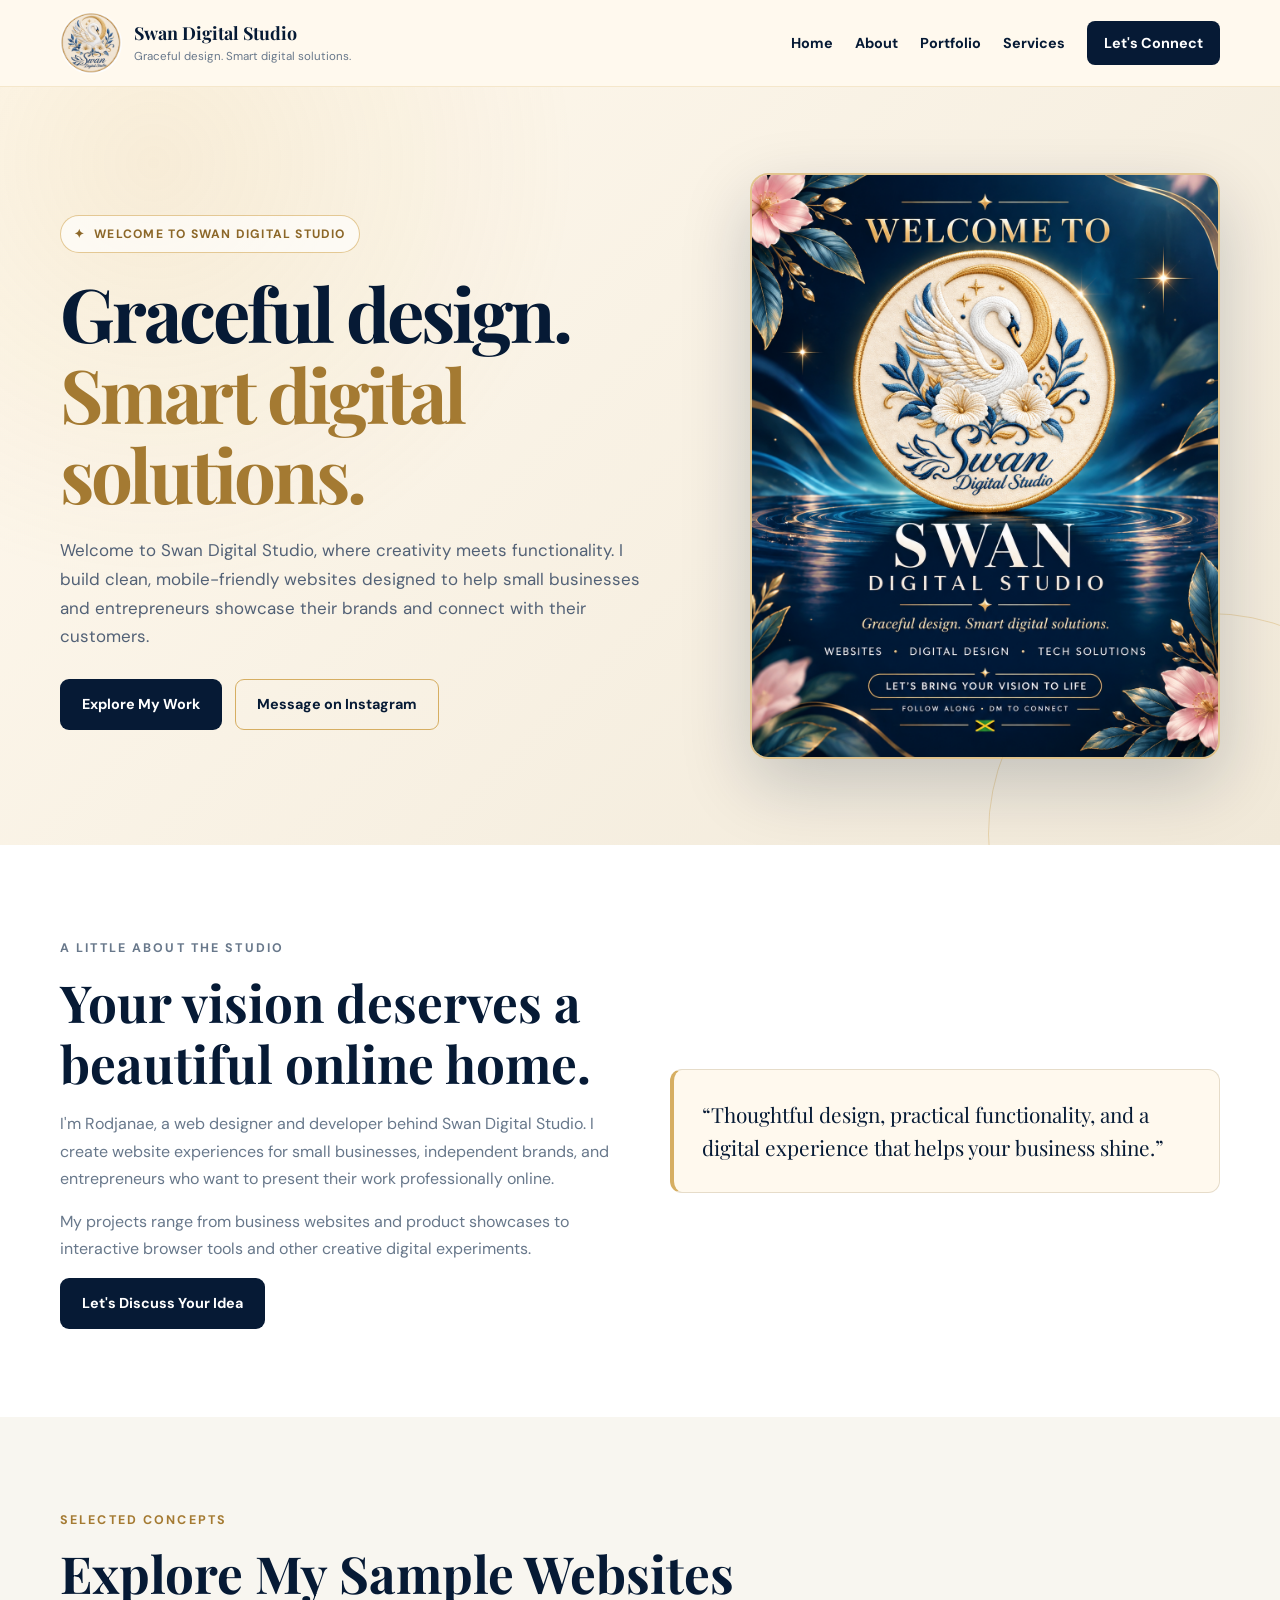
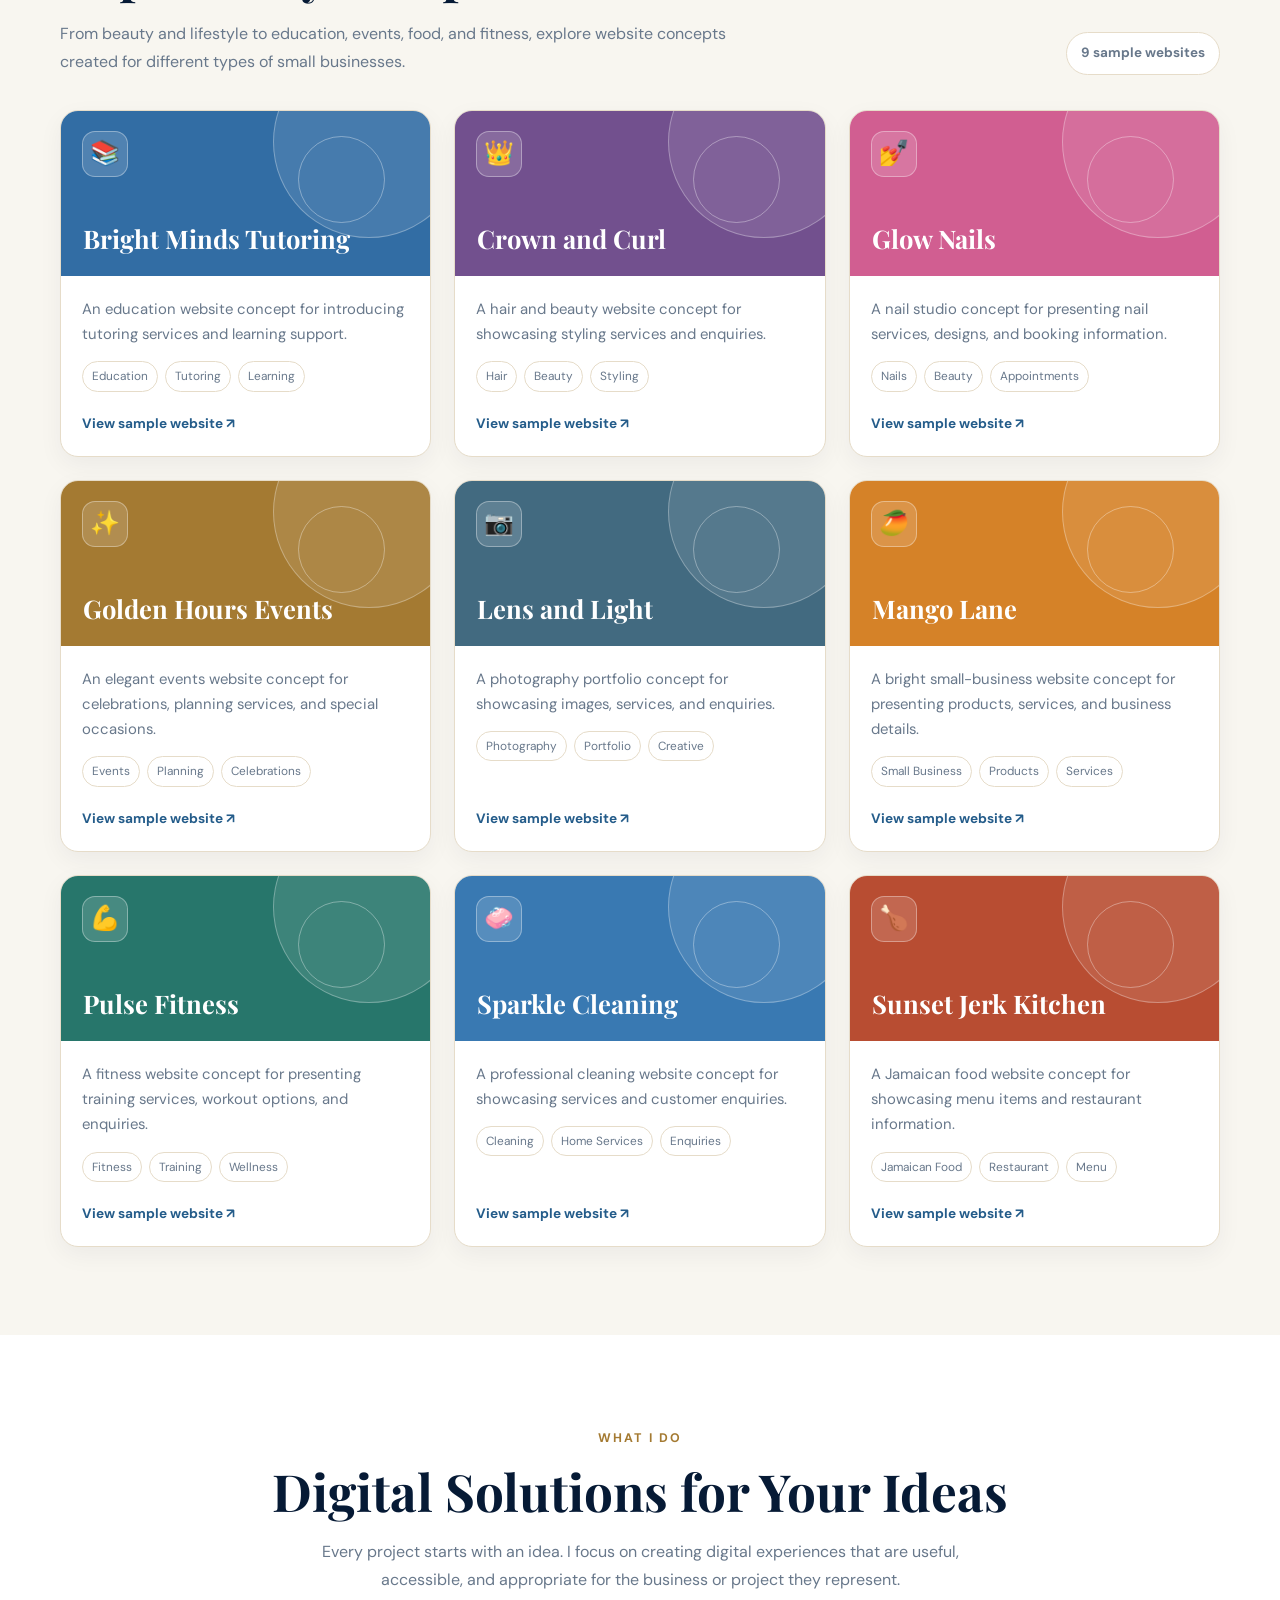
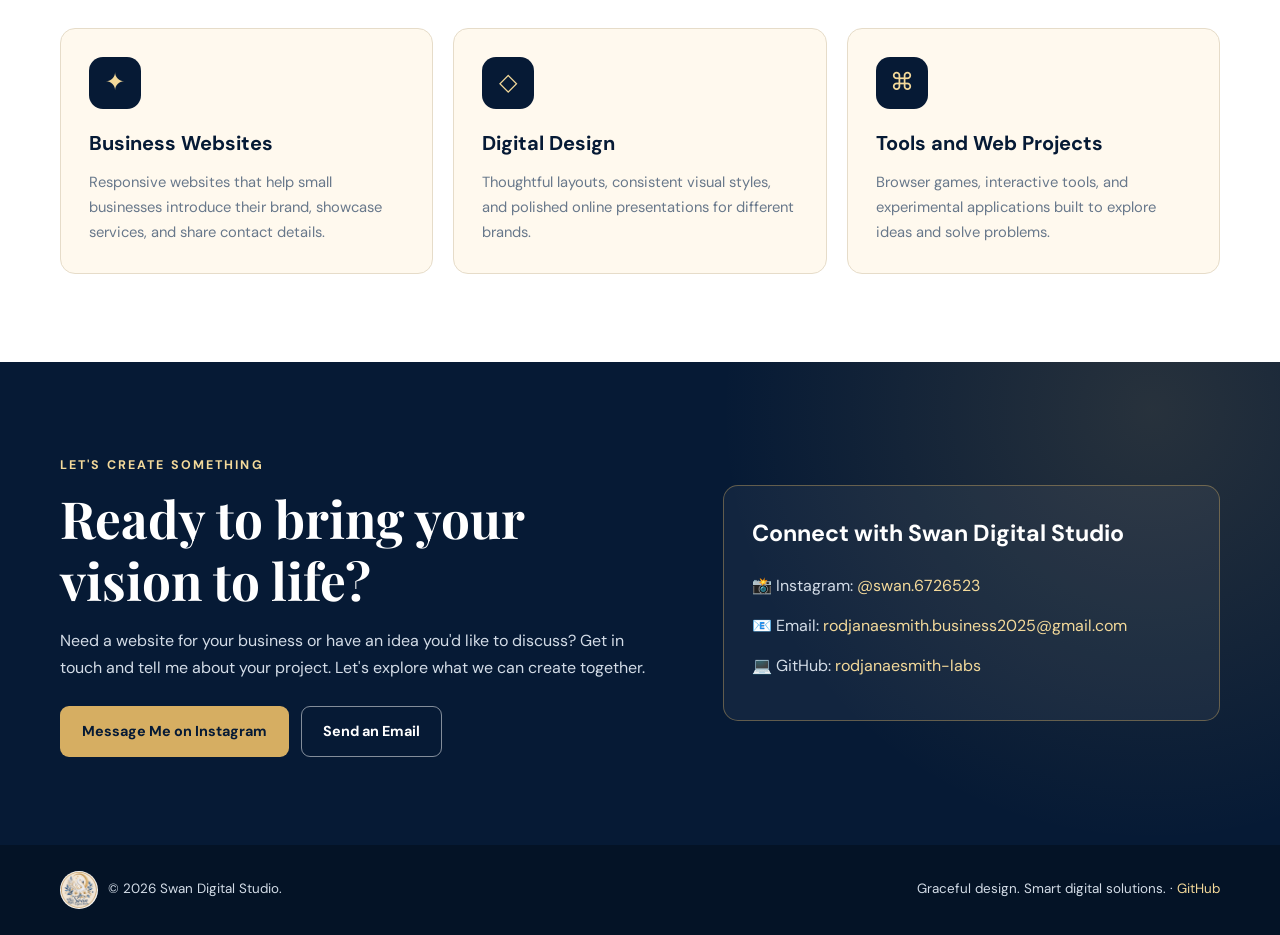
==== commit da69f0ad: "Update index.html" ====
--- a/index.html
+++ b/index.html
@@ -1144,15 +1144,6 @@
 <script>
 
     const SAMPLES = [
-      {
-        title: "Bead & Bloom",
-        description:
-          "A showcase for handmade jewellery, beaded accessories, and creative gifts.",
-        color: "#A84F76",
-        icon: "💎",
-        tags: ["Handmade", "Jewellery", "Shopping"],
-        folder: "bead-and-bloom"
-      },
       {
         title: "Bright Minds Tutoring",
         description:
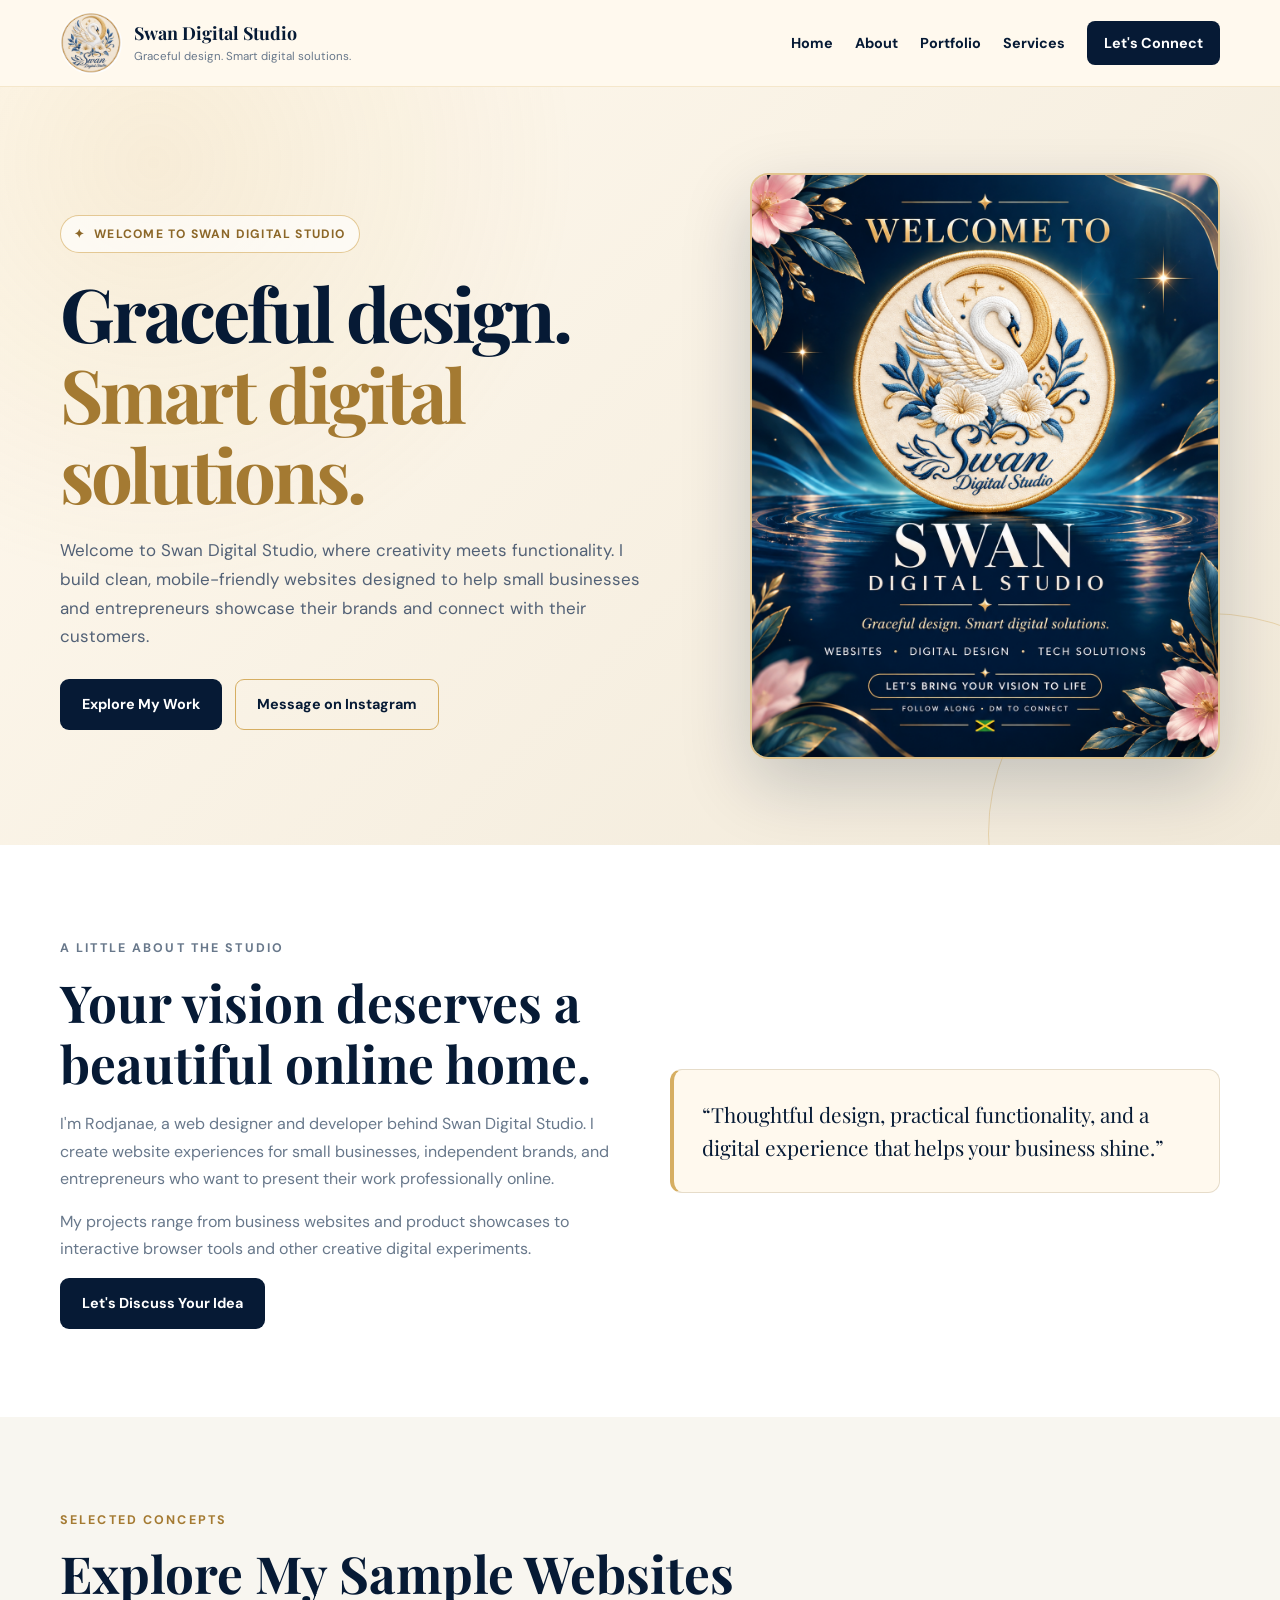
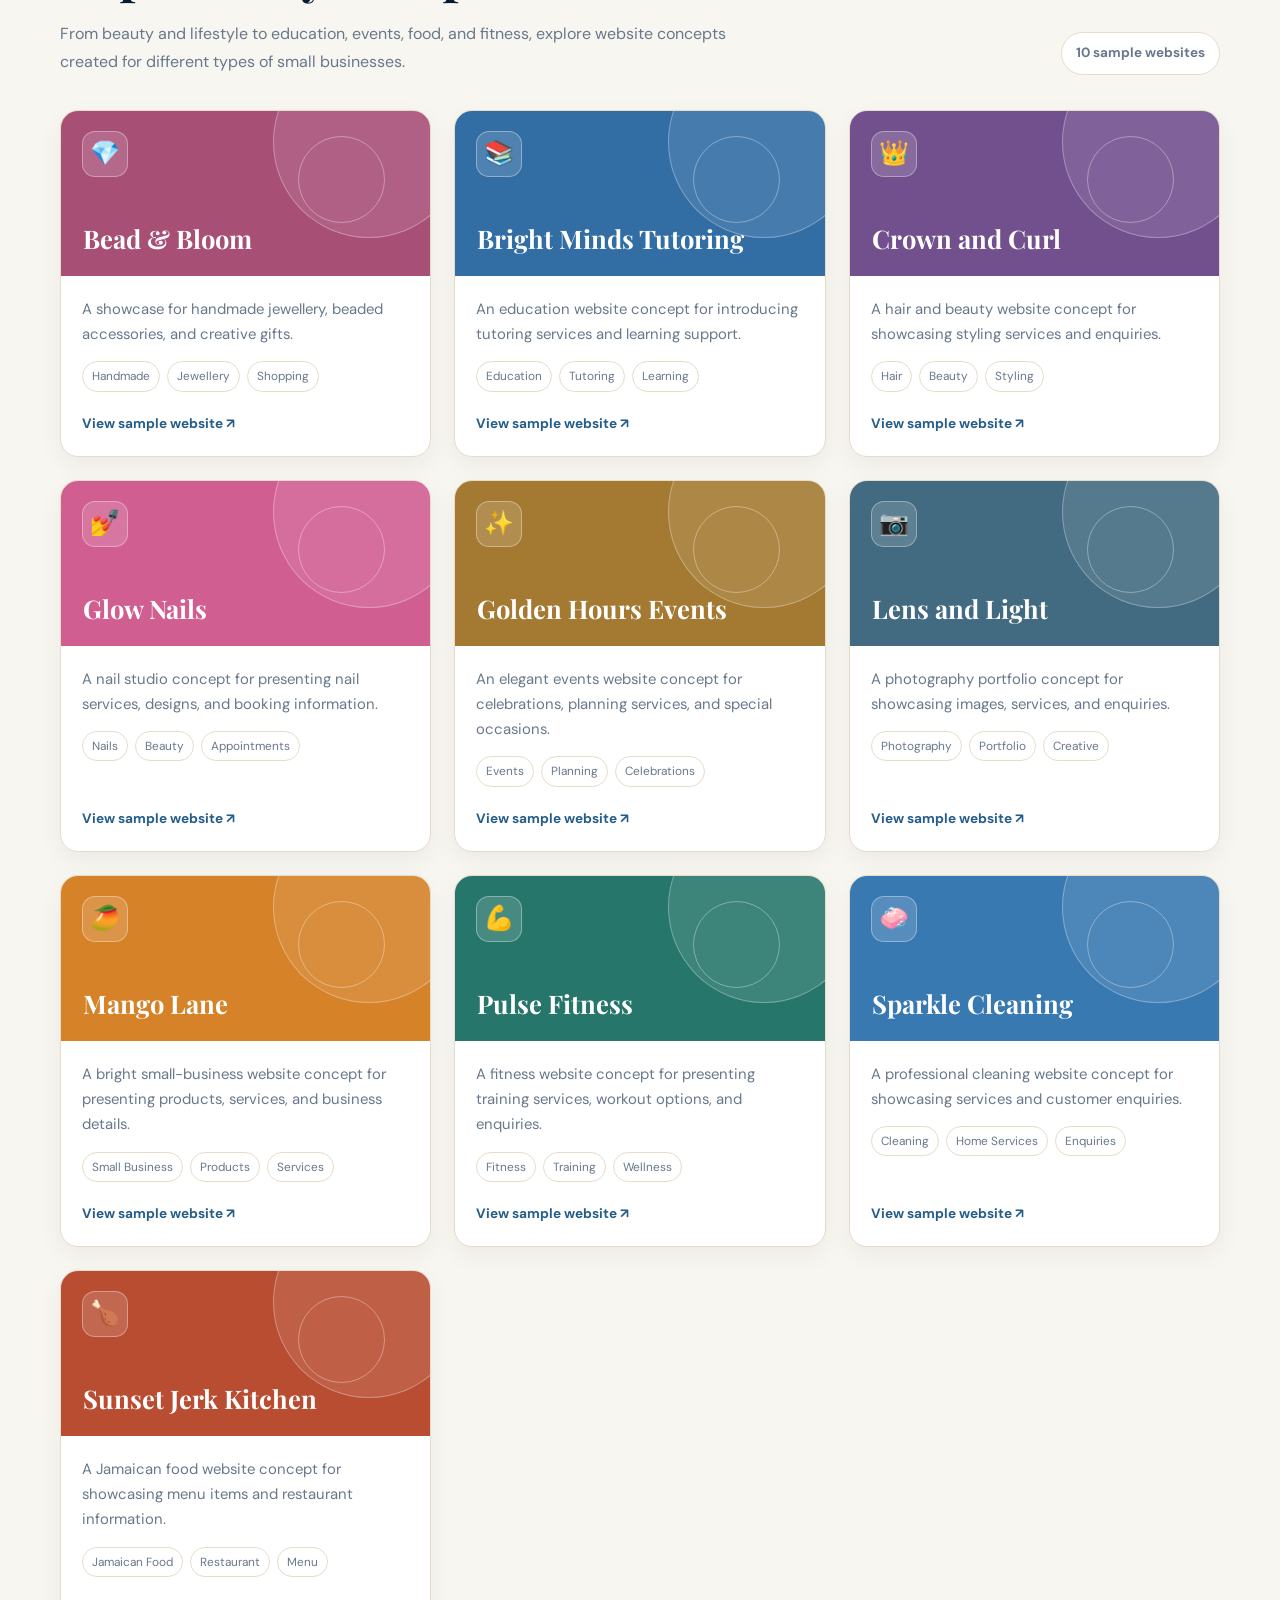
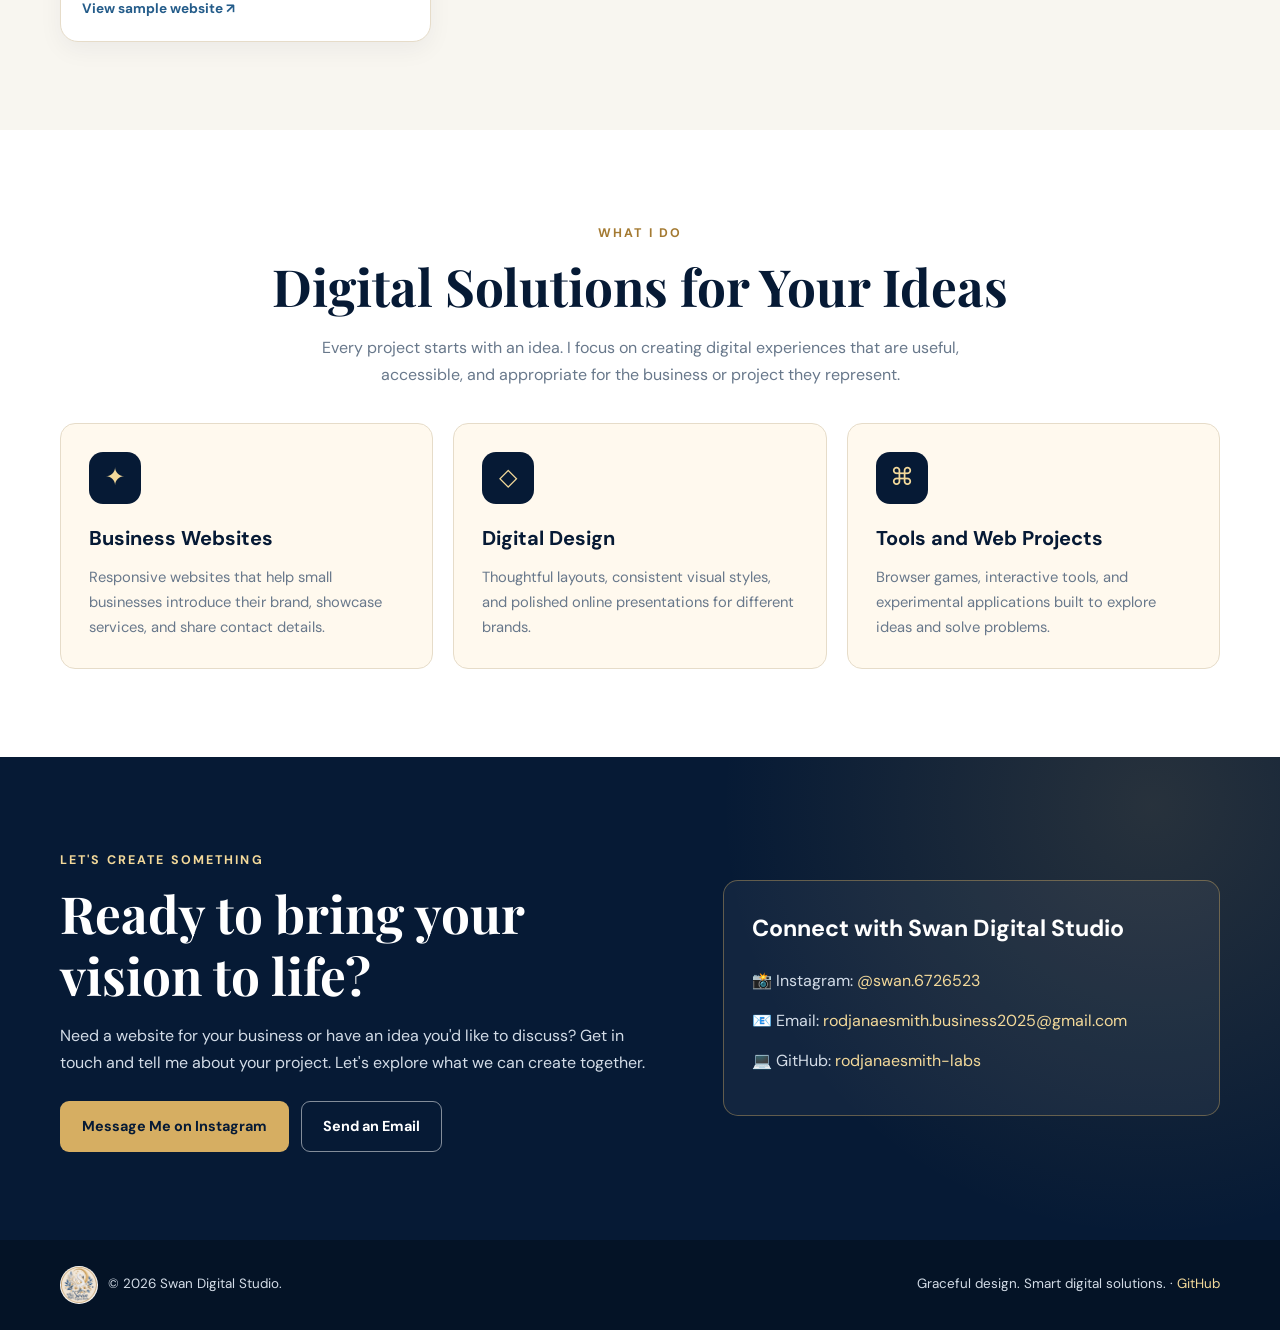
==== commit 6e100774: "Add files via upload" ====
--- a/index.html
+++ b/index.html
@@ -1144,6 +1144,15 @@
 <script>
 
     const SAMPLES = [
+      {
+        title: "Bead & Bloom",
+        description:
+          "A showcase for handmade jewellery, beaded accessories, and creative gifts.",
+        color: "#A84F76",
+        icon: "💎",
+        tags: ["Handmade", "Jewellery", "Shopping"],
+        folder: "bead-and-bloom"
+      },
       {
         title: "Bright Minds Tutoring",
         description:
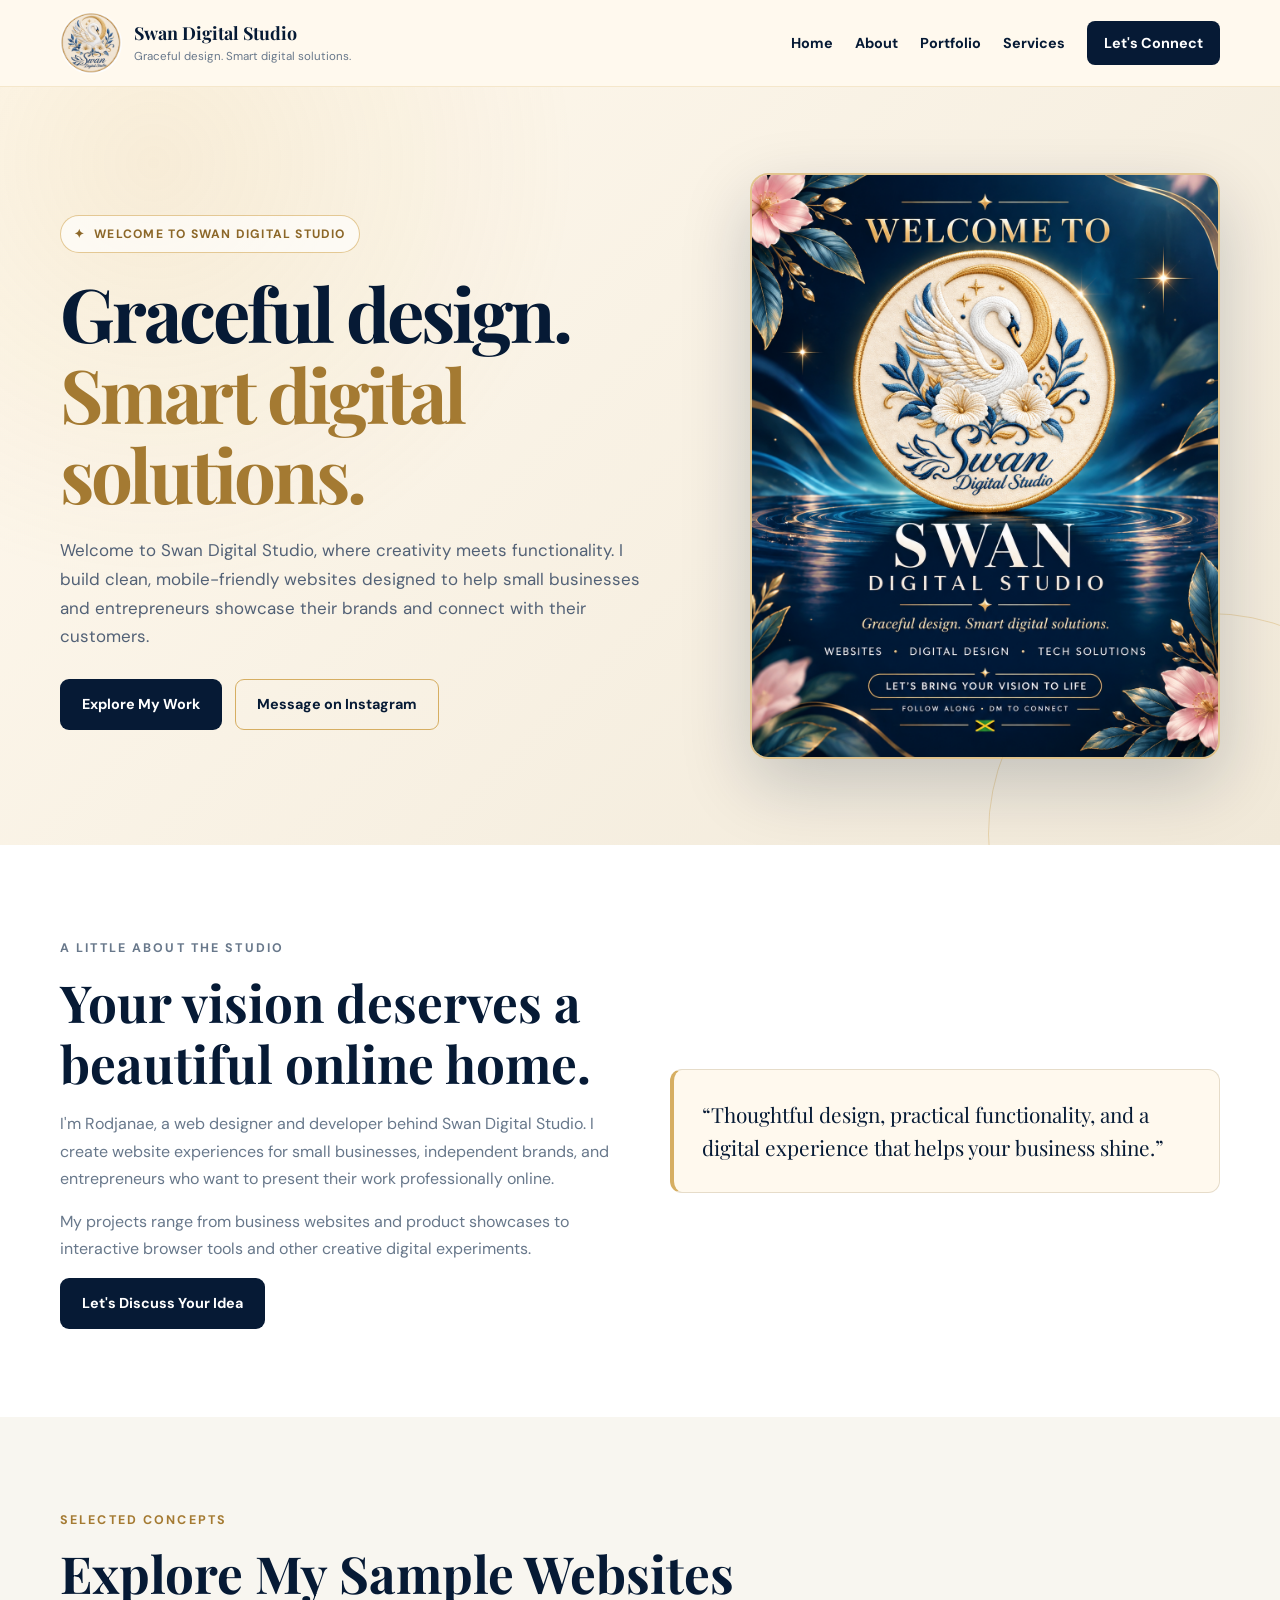
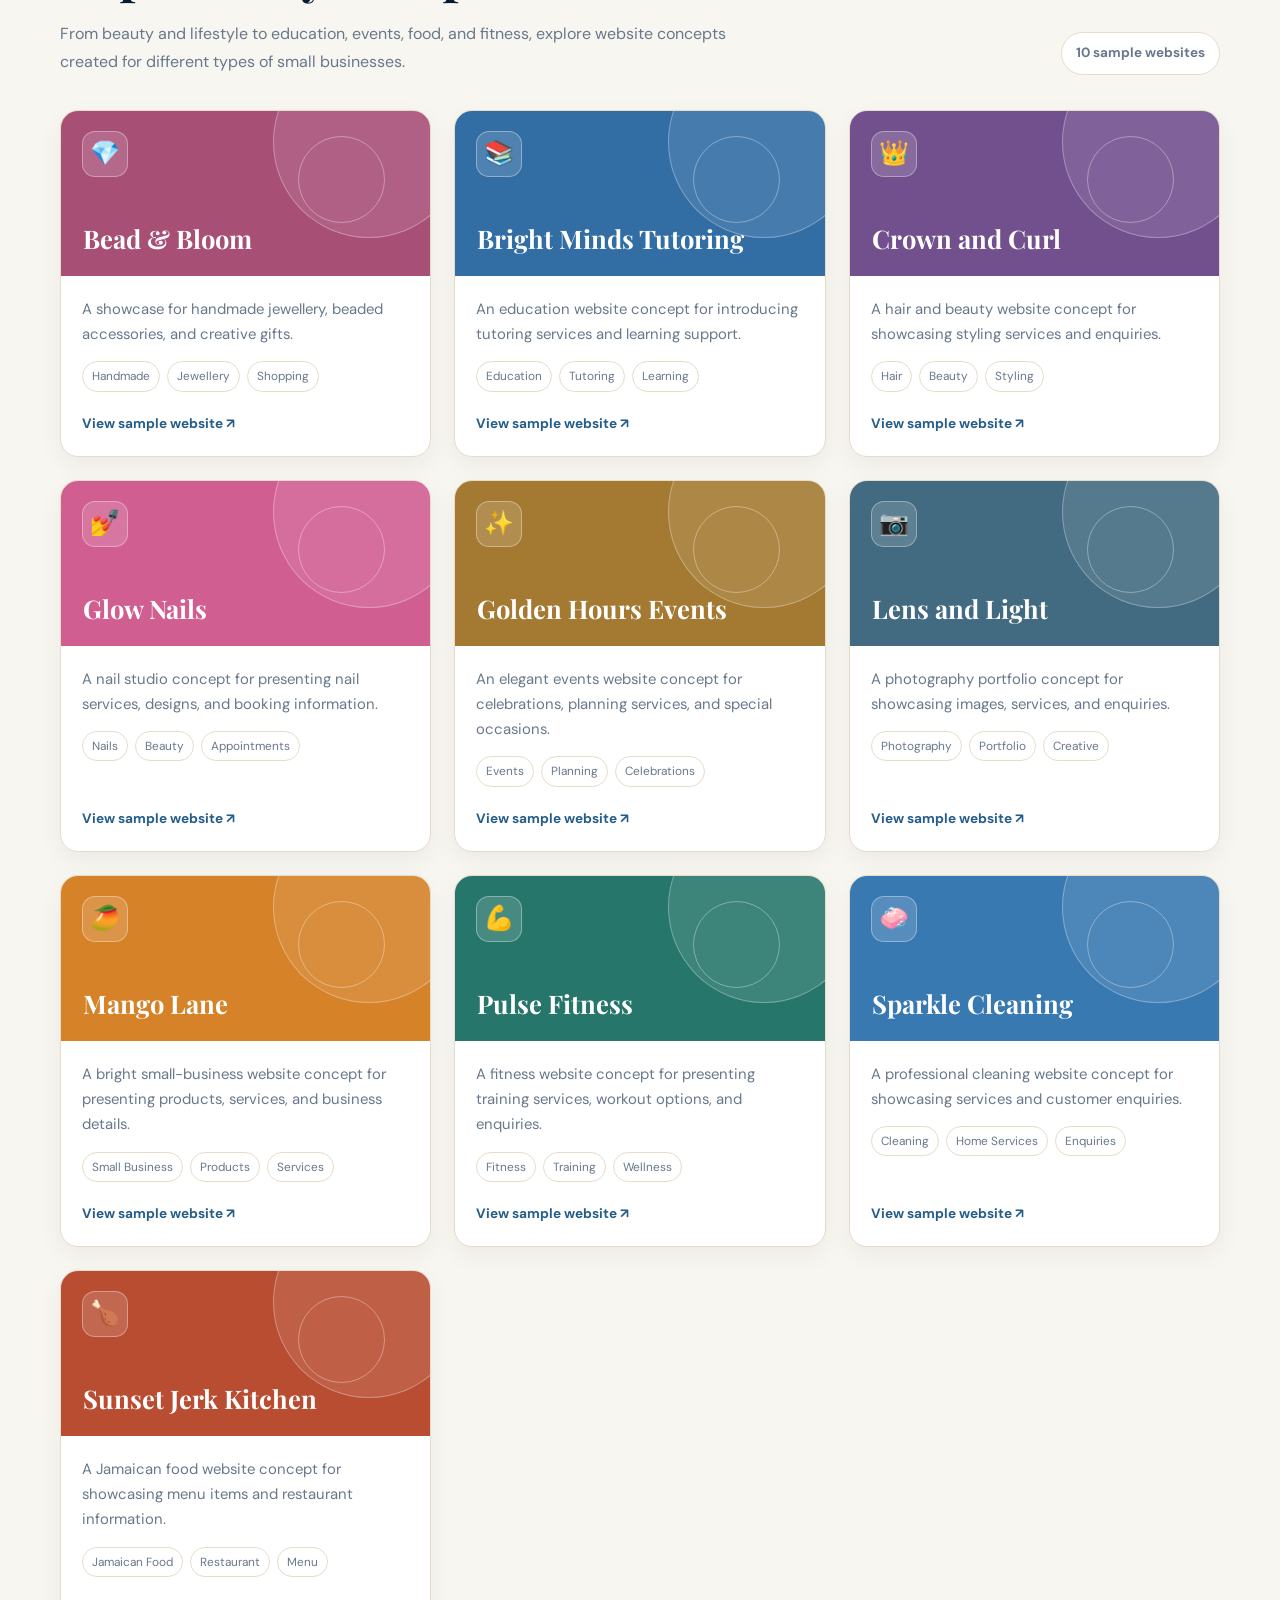
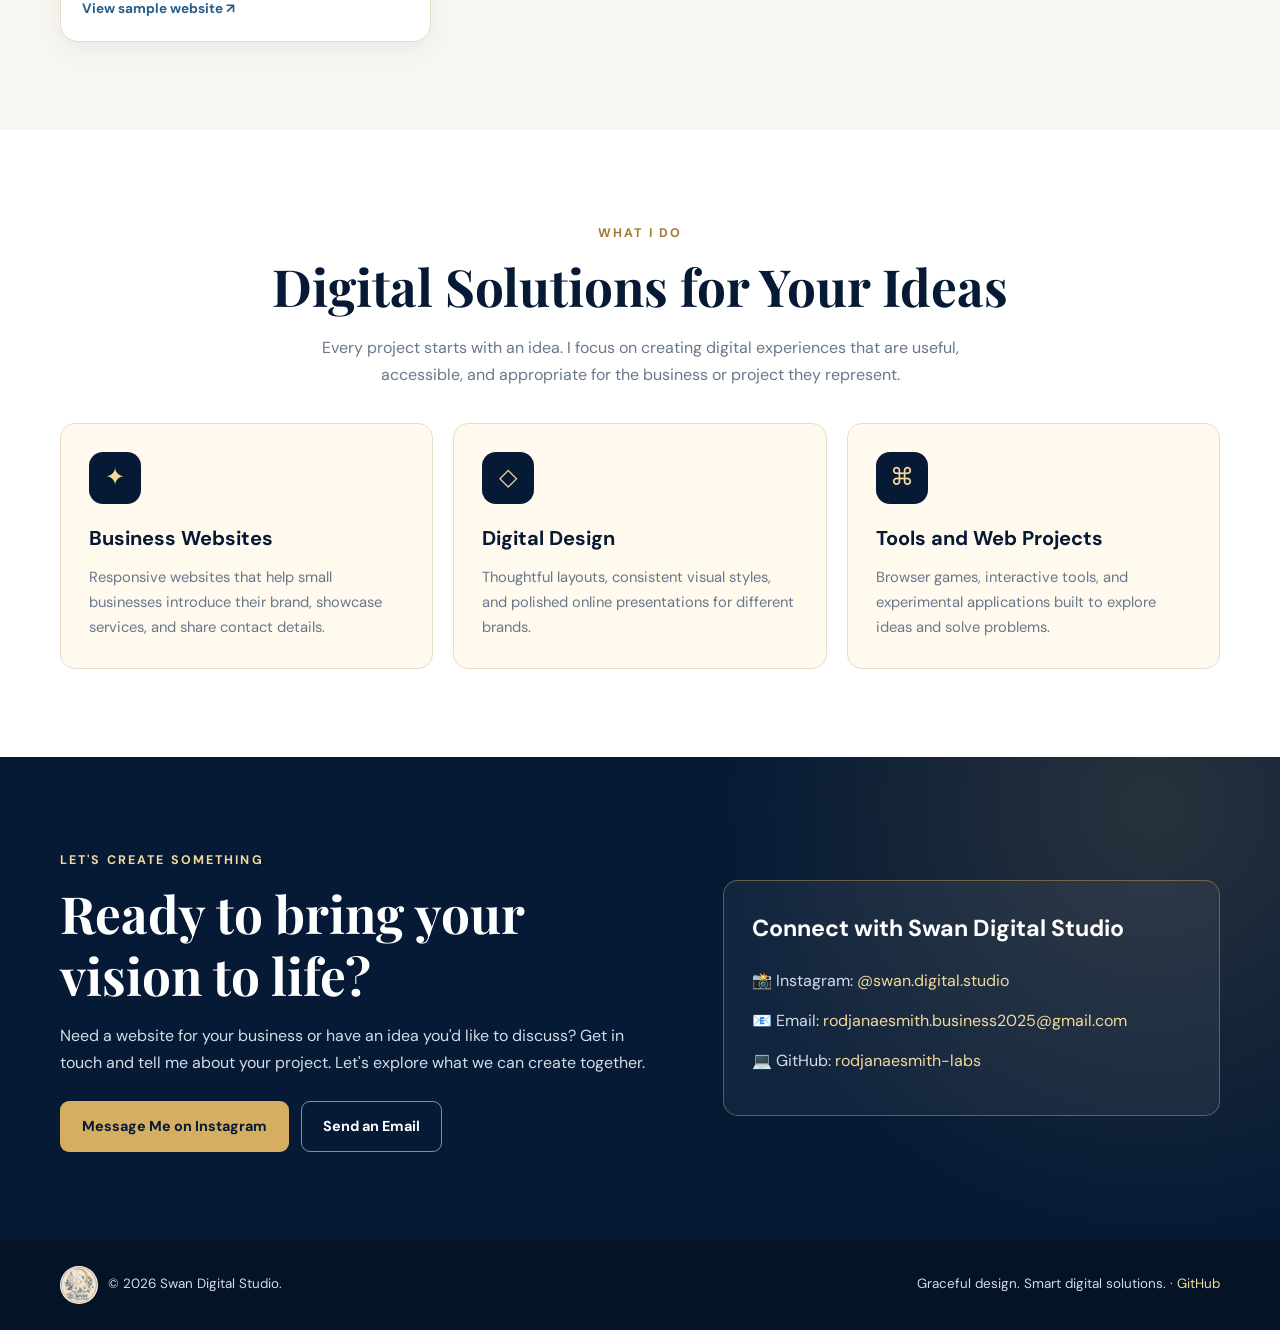
==== commit a0cbfc65: "Update Instagram handle in index.html" ====
--- a/index.html
+++ b/index.html
@@ -890,7 +890,7 @@
 
             <a
               class="button button-secondary"
-              href="https://www.instagram.com/swan.6726523/"
+              href="https://www.instagram.com/swan.digital.studio/"
               target="_blank"
               rel="noopener noreferrer"
             >
@@ -1056,7 +1056,7 @@
 
             <a
               class="button button-primary"
-              href="https://www.instagram.com/swan.6726523/"
+              href="https://www.instagram.com/swan.digital.studio/"
               target="_blank"
               rel="noopener noreferrer"
             >
@@ -1079,11 +1079,11 @@
           <p>
             📸 Instagram:
             <a
-              href="https://www.instagram.com/swan.6726523/"
+              href="https://www.instagram.com/swan.digital.studio/"
               target="_blank"
               rel="noopener noreferrer"
             >
-              @swan.6726523
+              @swan.digital.studio
             </a>
           </p>
 
